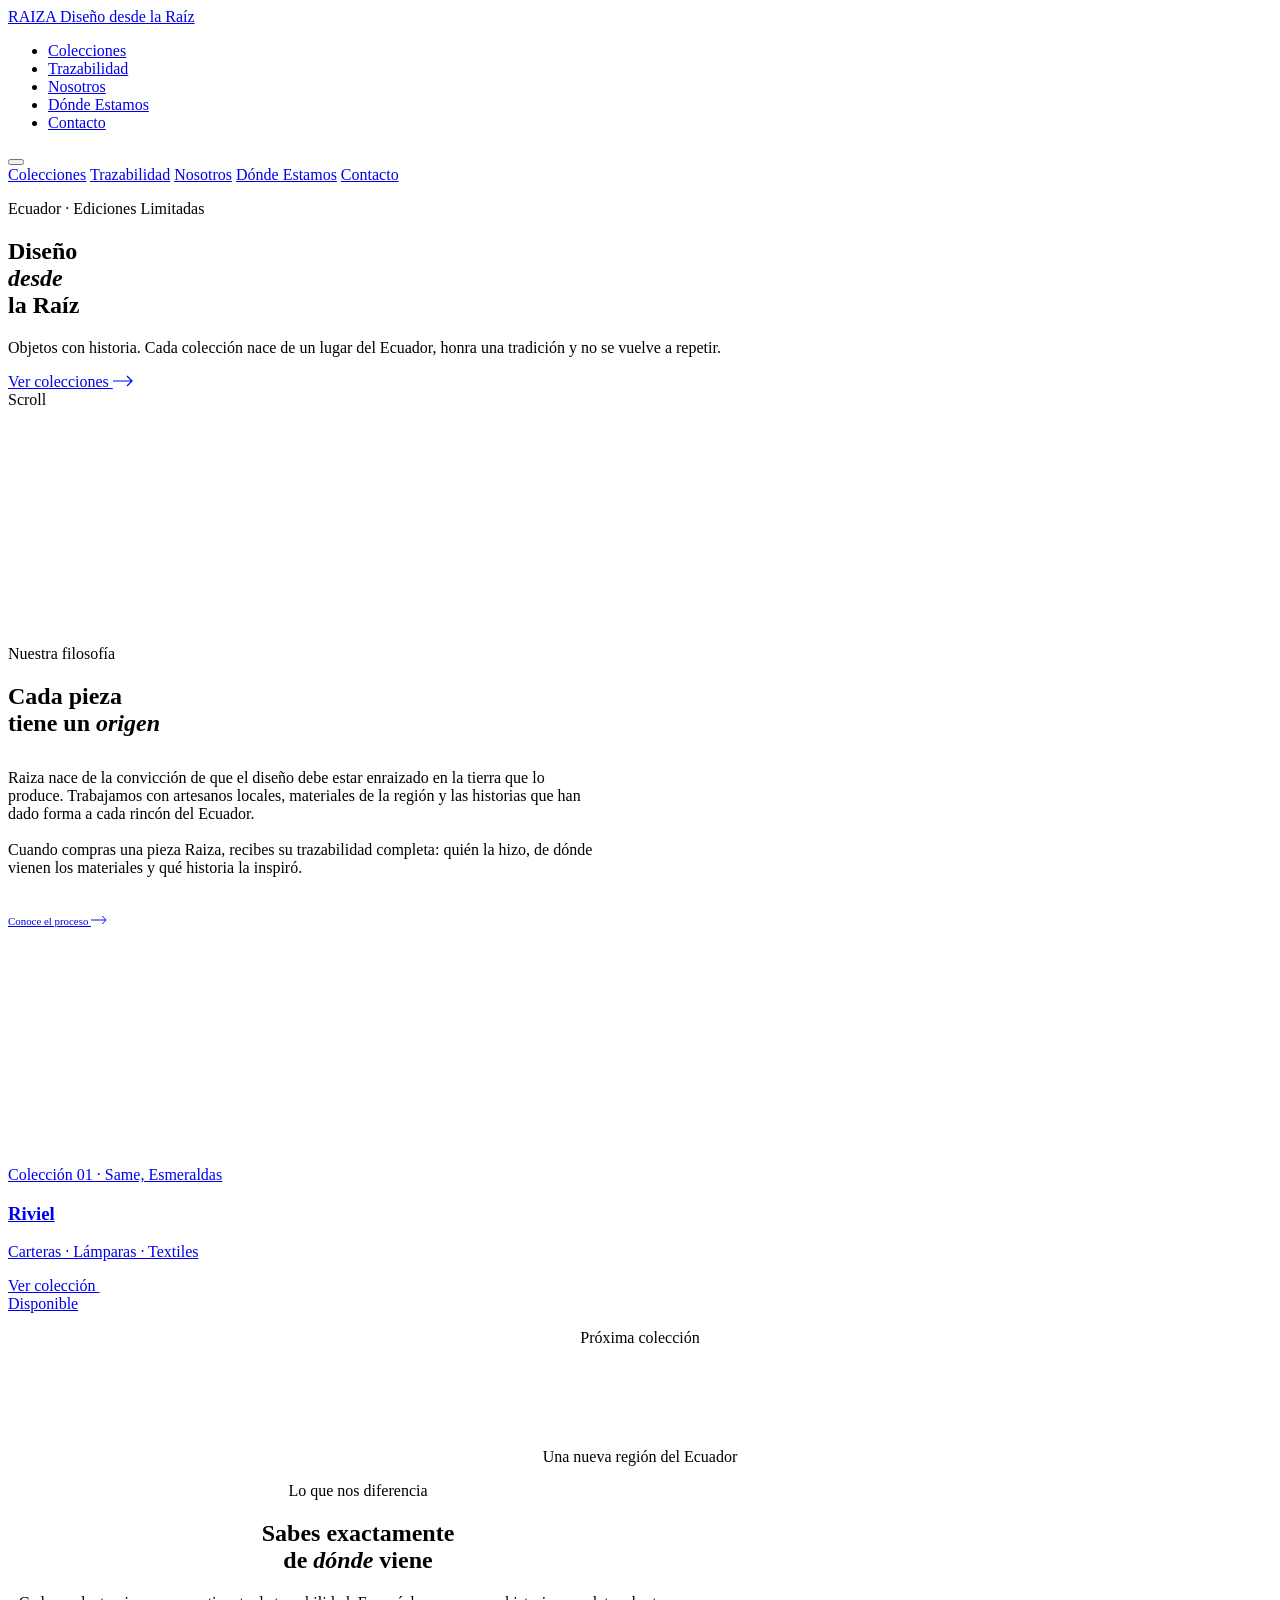
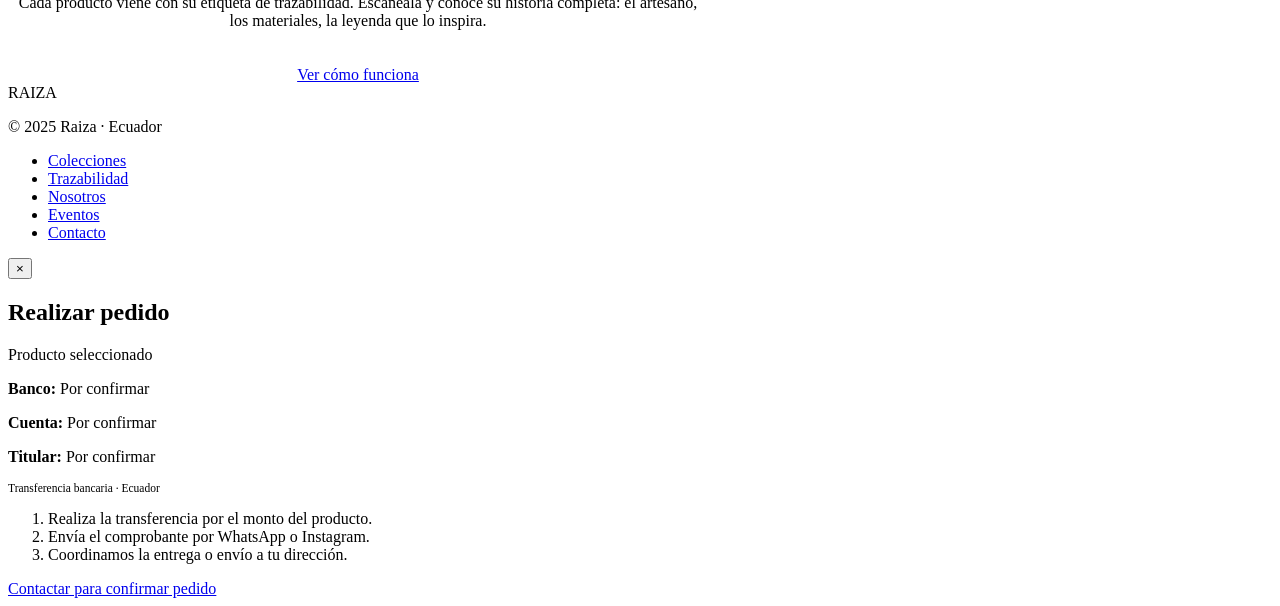
==== index.html @ 8177e6f9 "Add files via upload" ====
<!DOCTYPE html>
<html lang="es">
<head>
  <meta charset="UTF-8">
  <meta name="viewport" content="width=device-width, initial-scale=1.0">
  <title>Raiza — Diseño desde la Raíz</title>
  <meta name="description" content="Raiza es una marca ecuatoriana de diseño limitado. Cada colección es un lugar, cada producto una historia que no se repite.">
  <link rel="stylesheet" href="styles/main.css">
</head>
<body>

<!-- NAV -->
<nav id="navbar">
  <a href="index.html" class="nav-logo">
    RAIZA
    <span>Diseño desde la Raíz</span>
  </a>
  <ul class="nav-links">
    <li><a href="colecciones.html">Colecciones</a></li>
    <li><a href="trazabilidad.html">Trazabilidad</a></li>
    <li><a href="nosotros.html">Nosotros</a></li>
    <li><a href="eventos.html">Dónde Estamos</a></li>
    <li><a href="contacto.html">Contacto</a></li>
  </ul>
  <button class="nav-burger" id="burger" aria-label="Menú">
    <span></span><span></span><span></span>
  </button>
</nav>

<!-- MOBILE MENU -->
<div class="mobile-menu" id="mobileMenu">
  <a href="colecciones.html">Colecciones</a>
  <a href="trazabilidad.html">Trazabilidad</a>
  <a href="nosotros.html">Nosotros</a>
  <a href="eventos.html">Dónde Estamos</a>
  <a href="contacto.html">Contacto</a>
</div>

<!-- HERO -->
<section class="hero">
  <div class="hero-bg"></div>
  <div class="hero-content">
    <p class="hero-eyebrow">Ecuador · Ediciones Limitadas</p>
    <h1 class="hero-title">Diseño<br><em>desde</em><br>la Raíz</h1>
    <p class="hero-sub">Objetos con historia. Cada colección nace de un lugar del Ecuador, honra una tradición y no se vuelve a repetir.</p>
    <a href="colecciones.html" class="hero-cta">
      Ver colecciones
      <svg width="20" height="12" viewBox="0 0 20 12" fill="none">
        <path d="M0 6H18M14 1l5 5-5 5" stroke="currentColor" stroke-width="1.2"/>
      </svg>
    </a>
  </div>
  <div class="hero-scroll">
    <span>Scroll</span>
    <div class="hero-scroll-line"></div>
  </div>
</section>

<!-- MANIFIESTO -->
<section class="section" style="display:grid; grid-template-columns: 1fr 1fr; gap: 80px; align-items: center;">
  <div class="reveal">
    <p class="section-label">Nuestra filosofía</p>
    <h2 class="section-title">Cada pieza<br>tiene un <em>origen</em></h2>
    <div class="divider" style="margin: 32px 0;"></div>
    <p class="section-body">
      Raiza nace de la convicción de que el diseño debe estar enraizado en la tierra que lo produce. Trabajamos con artesanos locales, materiales de la región y las historias que han dado forma a cada rincón del Ecuador.
      <br><br>
      Cuando compras una pieza Raiza, recibes su trazabilidad completa: quién la hizo, de dónde vienen los materiales y qué historia la inspiró.
    </p>
    <br>
    <a href="trazabilidad.html" class="hero-cta" style="font-size: 0.68rem;">
      Conoce el proceso
      <svg width="16" height="10" viewBox="0 0 20 12" fill="none">
        <path d="M0 6H18M14 1l5 5-5 5" stroke="currentColor" stroke-width="1.2"/>
      </svg>
    </a>
  </div>
  <div class="reveal" style="display: flex; flex-direction: column; gap: 2px;">
    <div style="background: var(--riviel-3); aspect-ratio: 4/3; display:flex; align-items:center; justify-content:center; color: rgba(255,255,255,0.5); font-size: 0.7rem; letter-spacing:0.3em;">IMAGEN PRÓXIMAMENTE</div>
    <div style="display: grid; grid-template-columns: 1fr 1fr; gap: 2px;">
      <div style="background: var(--riviel-2); aspect-ratio: 1;"></div>
      <div style="background: var(--riviel-4); aspect-ratio: 1;"></div>
    </div>
  </div>
</section>

<!-- COLECCIÓN RIVIEL PREVIEW -->
<section class="section-full">
  <div class="collections-grid">
    <a href="colecciones/riviel/index.html" class="collection-card">
      <div class="collection-card-bg" style="background: linear-gradient(135deg, var(--riviel-1) 0%, var(--riviel-3) 100%);"></div>
      <div class="collection-card-overlay">
        <p class="collection-card-label">Colección 01 · Same, Esmeraldas</p>
        <h3 class="collection-card-title">Riviel</h3>
        <p class="collection-card-sub">Carteras · Lámparas · Textiles</p>
        <div class="collection-card-arrow">
          Ver colección
          <svg width="16" height="10" viewBox="0 0 20 12" fill="none">
            <path d="M0 6H18M14 1l5 5-5 5" stroke="white" stroke-width="1.2"/>
          </svg>
        </div>
      </div>
      <div class="collection-tag">Disponible</div>
    </a>
    <div class="collection-card" style="cursor: default;">
      <div class="collection-card-bg" style="background: var(--cream-dark);"></div>
      <div class="collection-card-overlay coming" style="align-items: center; justify-content: center; flex-direction: column; text-align: center;">
        <p class="collection-card-label" style="margin-bottom: 24px;">Próxima colección</p>
        <h3 class="collection-card-title" style="font-size: 2rem; color: rgba(255,255,255,0.6);">Por revelar</h3>
        <p class="collection-card-sub" style="margin-top: 12px;">Una nueva región del Ecuador</p>
      </div>
    </div>
  </div>
</section>

<!-- TRAZABILIDAD PREVIEW -->
<section class="section reveal" style="text-align: center; max-width: 700px;">
  <p class="section-label">Lo que nos diferencia</p>
  <h2 class="section-title">Sabes exactamente<br>de <em>dónde</em> viene</h2>
  <p class="section-body" style="margin: 0 auto; text-align: center;">
    Cada producto viene con su etiqueta de trazabilidad. Escanéala y conoce su historia completa: el artesano, los materiales, la leyenda que lo inspira.
  </p>
  <br><br>
  <a href="trazabilidad.html" class="btn-outline">Ver cómo funciona</a>
</section>

<!-- FOOTER -->
<footer>
  <div class="footer-logo">RAIZA</div>
  <p class="footer-copy">© 2025 Raiza · Ecuador</p>
  <ul class="footer-links">
    <li><a href="colecciones.html">Colecciones</a></li>
    <li><a href="trazabilidad.html">Trazabilidad</a></li>
    <li><a href="nosotros.html">Nosotros</a></li>
    <li><a href="eventos.html">Eventos</a></li>
    <li><a href="contacto.html">Contacto</a></li>
  </ul>
</footer>

<!-- PAGO MODAL -->
<div class="modal-overlay" id="pagoModal">
  <div class="modal">
    <button class="modal-close" onclick="document.getElementById('pagoModal').classList.remove('open')">×</button>
    <h2 class="modal-title">Realizar pedido</h2>
    <p class="modal-sub" id="modalProductoNombre">Producto seleccionado</p>
    <div class="modal-bank">
      <p><strong>Banco:</strong> Por confirmar</p>
      <p><strong>Cuenta:</strong> Por confirmar</p>
      <p><strong>Titular:</strong> Por confirmar</p>
      <p style="margin-top: 12px; font-size: 0.72rem; color: var(--ink-light);">Transferencia bancaria · Ecuador</p>
    </div>
    <ol class="modal-steps">
      <li>Realiza la transferencia por el monto del producto.</li>
      <li>Envía el comprobante por WhatsApp o Instagram.</li>
      <li>Coordinamos la entrega o envío a tu dirección.</li>
    </ol>
    <a href="contacto.html" class="btn-primary">Contactar para confirmar pedido</a>
  </div>
</div>

<script>
// Nav scroll
const navbar = document.getElementById('navbar');
window.addEventListener('scroll', () => {
  navbar.classList.toggle('scrolled', window.scrollY > 20);
});

// Burger
const burger = document.getElementById('burger');
const mobileMenu = document.getElementById('mobileMenu');
burger.addEventListener('click', () => {
  mobileMenu.classList.toggle('open');
});
mobileMenu.querySelectorAll('a').forEach(a => {
  a.addEventListener('click', () => mobileMenu.classList.remove('open'));
});

// Scroll reveal
const reveals = document.querySelectorAll('.reveal');
const observer = new IntersectionObserver((entries) => {
  entries.forEach(e => { if (e.isIntersecting) e.target.classList.add('visible'); });
}, { threshold: 0.1 });
reveals.forEach(el => observer.observe(el));

// Modal
function abrirPago(nombre) {
  document.getElementById('modalProductoNombre').textContent = nombre;
  document.getElementById('pagoModal').classList.add('open');
}
document.getElementById('pagoModal').addEventListener('click', function(e) {
  if (e.target === this) this.classList.remove('open');
});
</script>
</body>
</html>
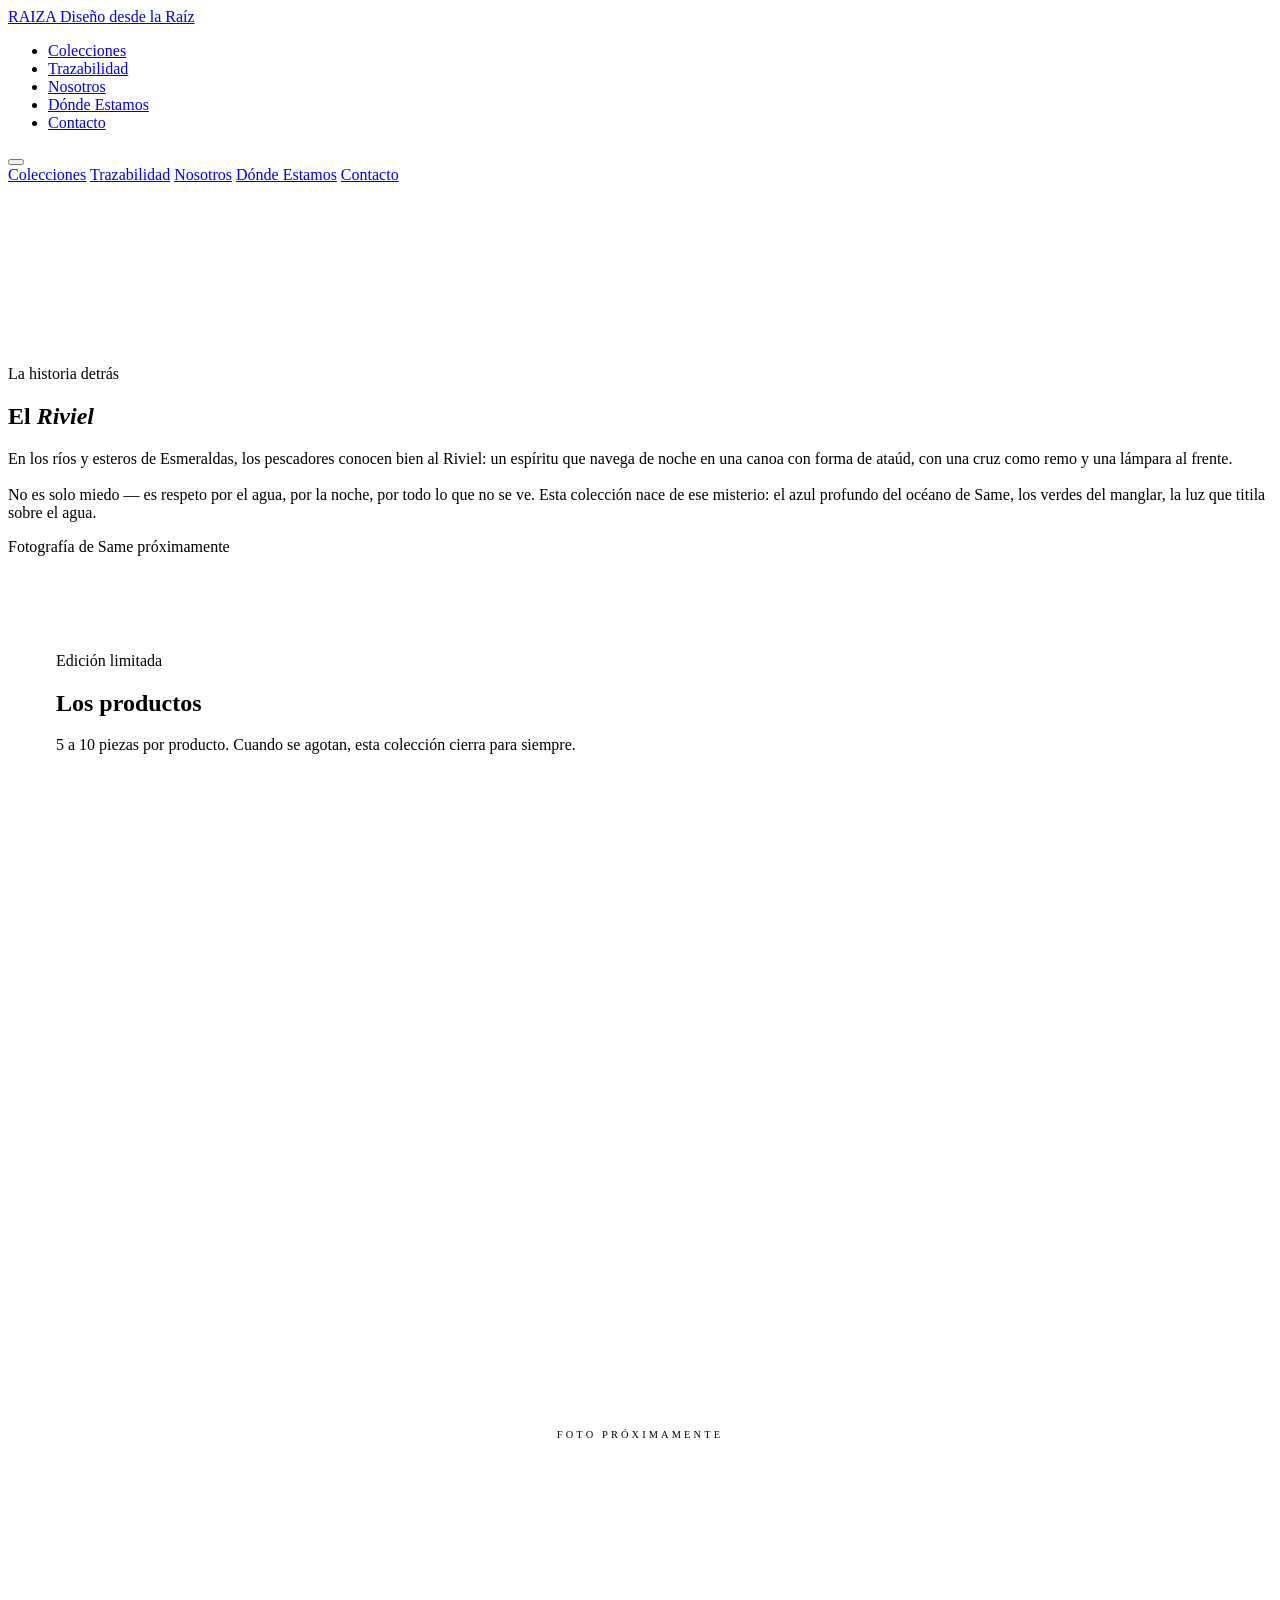
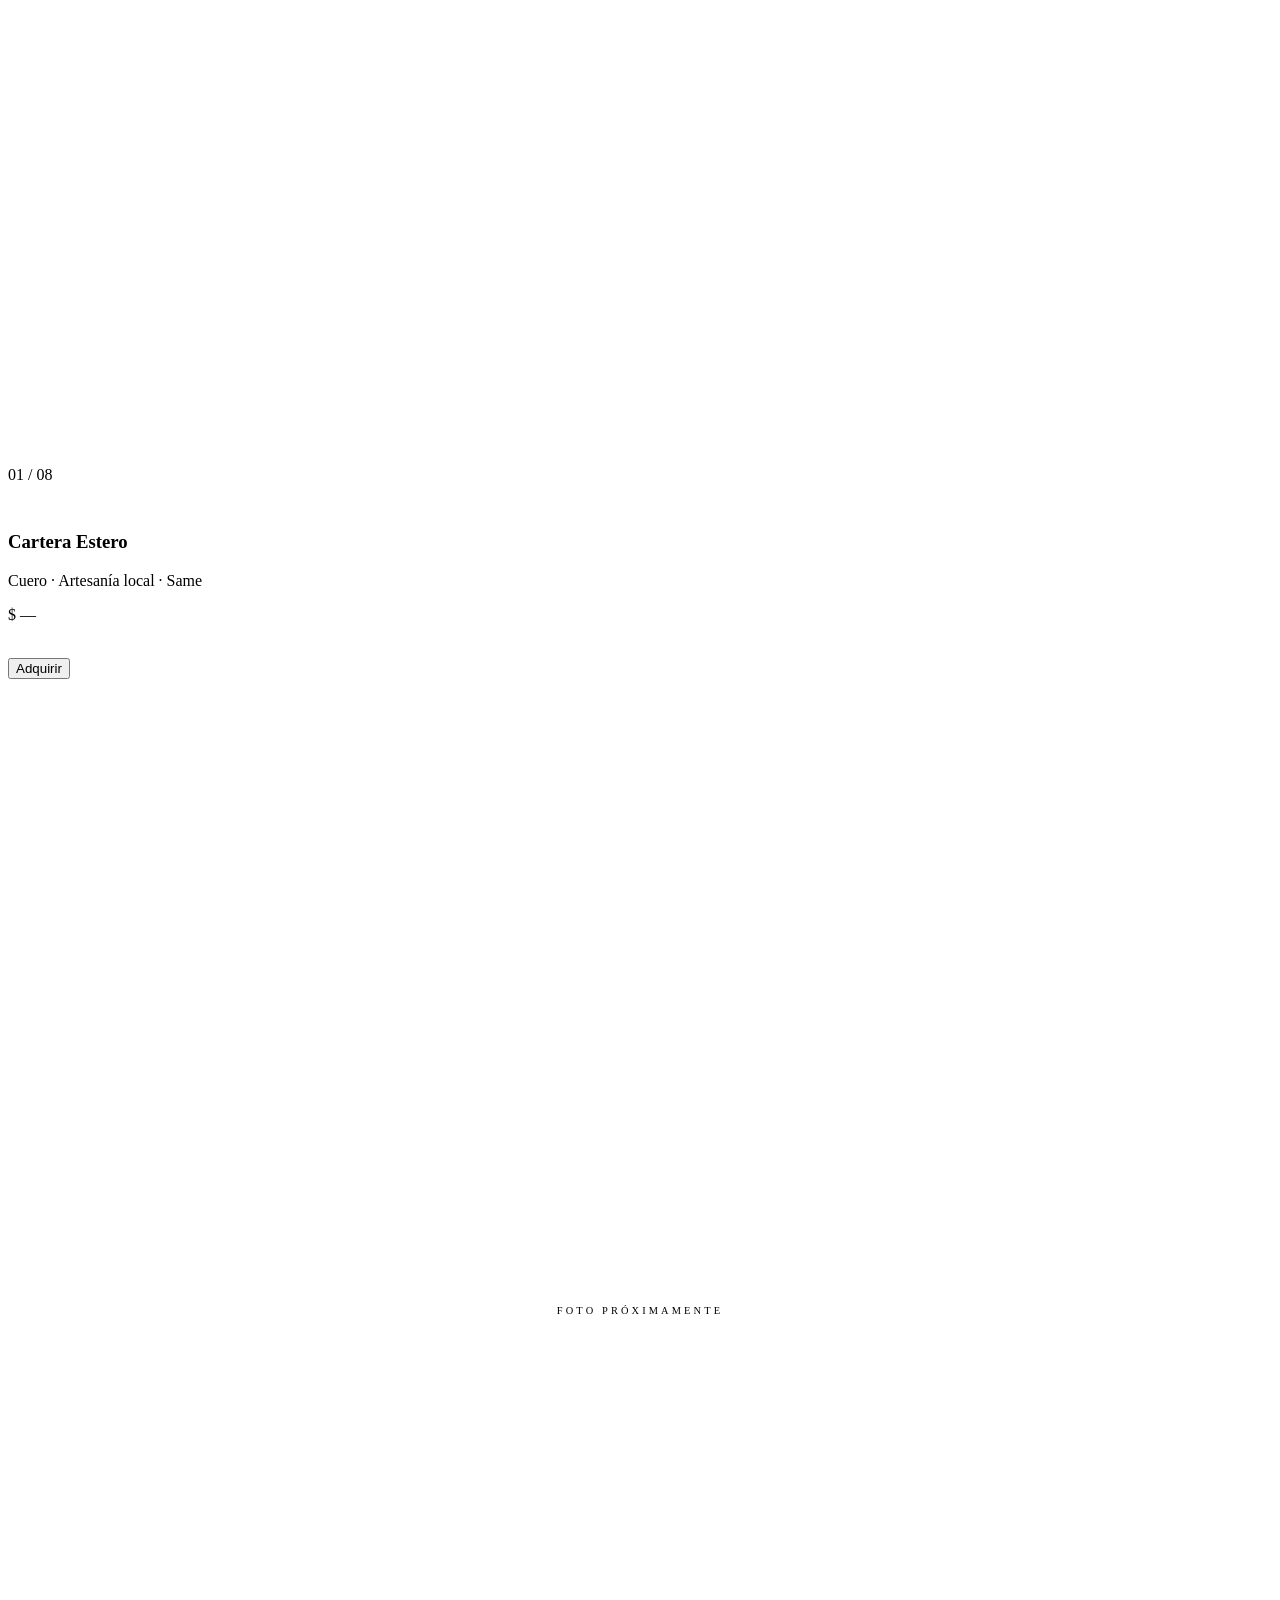
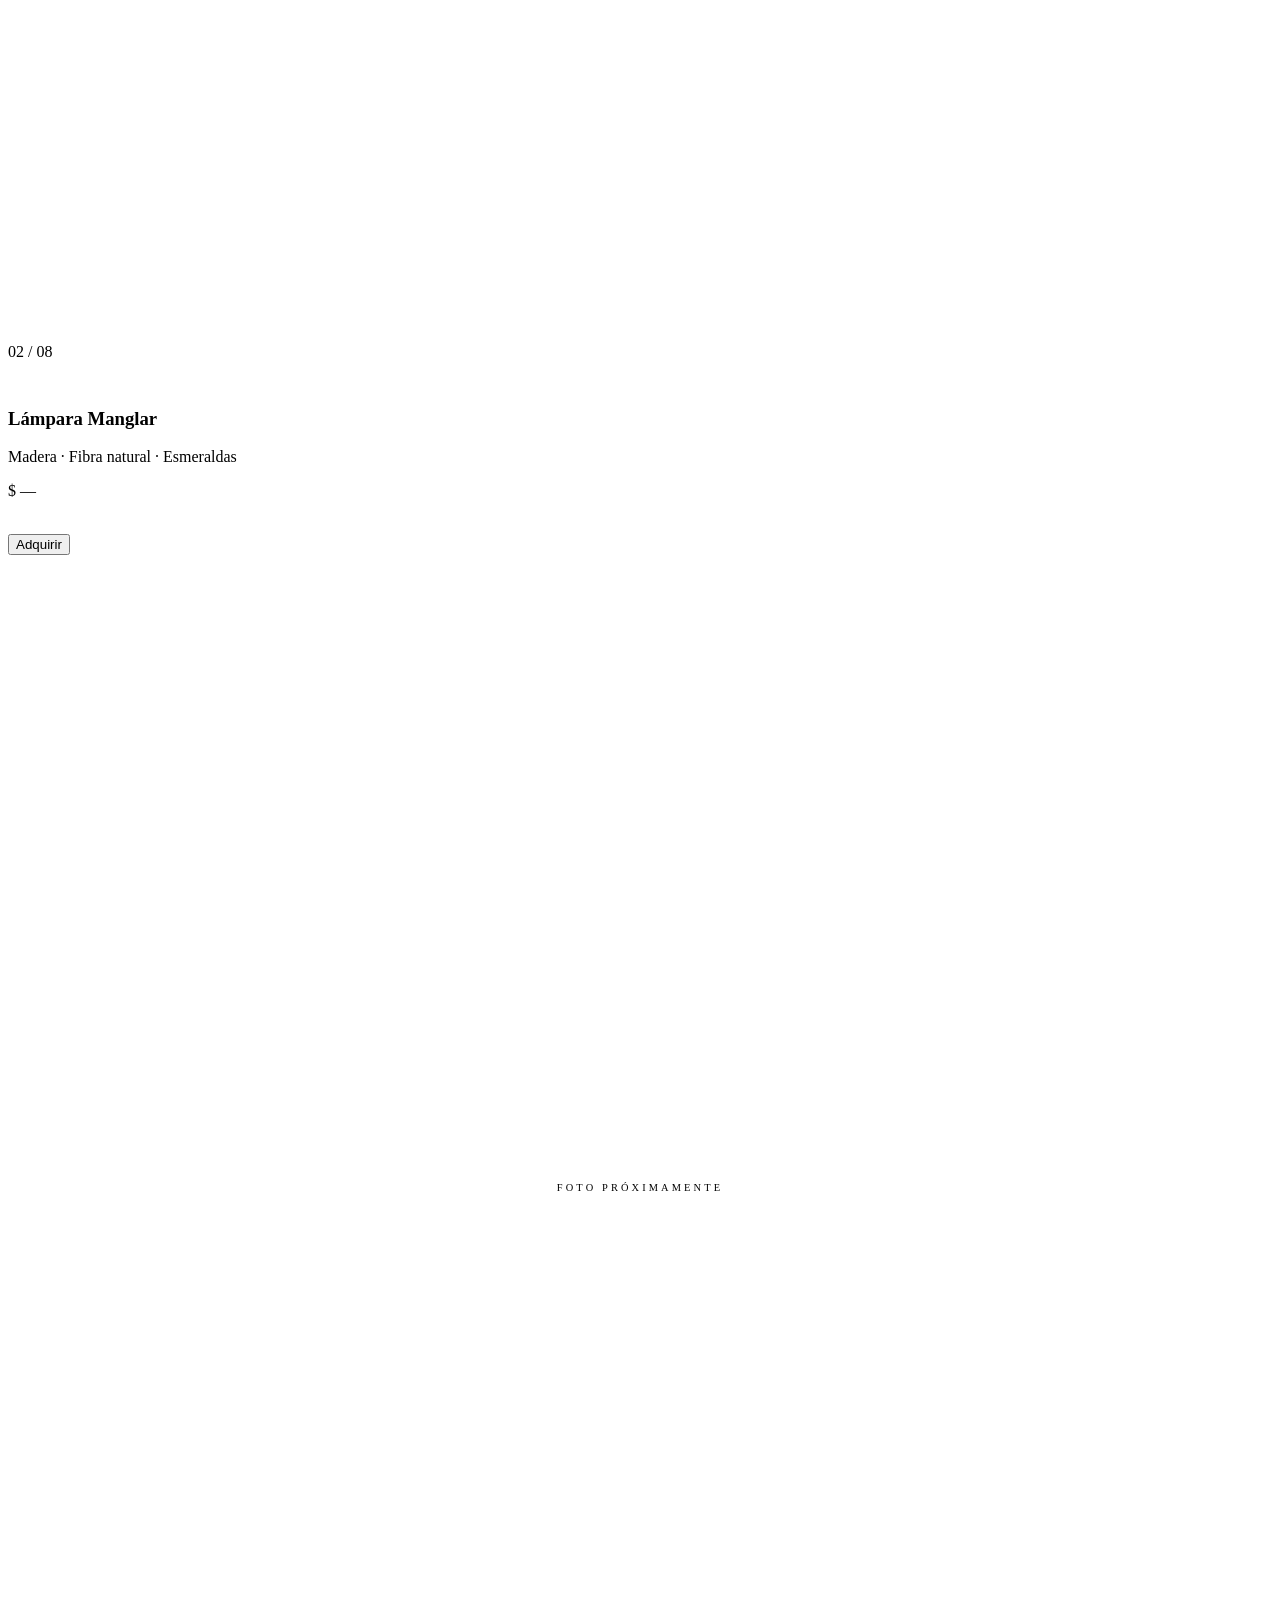
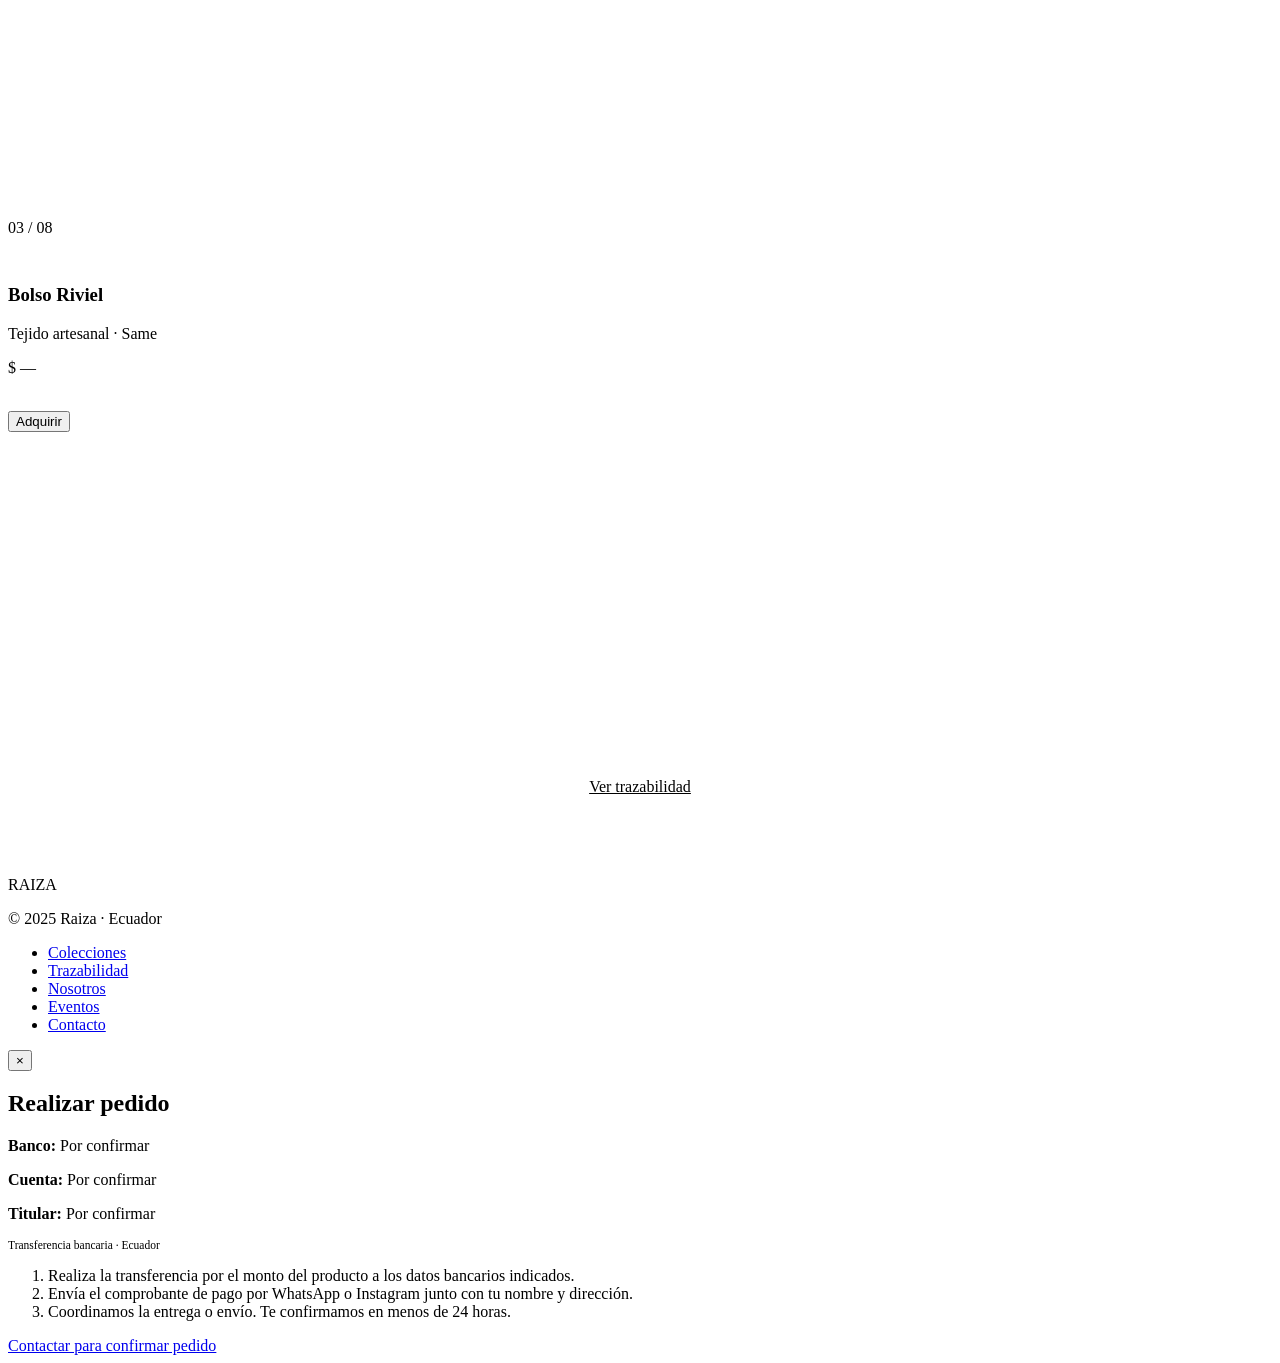
==== commit b953a93c: "Add files via upload" ====
--- a/index.html
+++ b/index.html
@@ -3,137 +3,171 @@
 <head>
   <meta charset="UTF-8">
   <meta name="viewport" content="width=device-width, initial-scale=1.0">
-  <title>Raiza — Diseño desde la Raíz</title>
-  <meta name="description" content="Raiza es una marca ecuatoriana de diseño limitado. Cada colección es un lugar, cada producto una historia que no se repite.">
-  <link rel="stylesheet" href="styles/main.css">
+  <title>Riviel — Colección 01 · Raiza</title>
+  <link rel="stylesheet" href="../../styles/main.css">
+  <style>
+    .products-placeholder {
+      background: var(--riviel-5);
+      aspect-ratio: 1;
+      display: flex;
+      align-items: center;
+      justify-content: center;
+      color: var(--riviel-2);
+      font-size: 0.65rem;
+      letter-spacing: 0.3em;
+      text-transform: uppercase;
+    }
+    .unidades-badge {
+      display: inline-block;
+      background: var(--riviel-1);
+      color: white;
+      font-size: 0.58rem;
+      letter-spacing: 0.25em;
+      padding: 4px 12px;
+      margin-bottom: 8px;
+    }
+    .palette-strip {
+      display: flex;
+      height: 6px;
+      width: 100%;
+      margin-top: 40px;
+    }
+    .palette-strip div { flex: 1; }
+  </style>
 </head>
 <body>
 
-<!-- NAV -->
 <nav id="navbar">
-  <a href="index.html" class="nav-logo">
+  <a href="../../index.html" class="nav-logo">
     RAIZA
     <span>Diseño desde la Raíz</span>
   </a>
   <ul class="nav-links">
-    <li><a href="colecciones.html">Colecciones</a></li>
-    <li><a href="trazabilidad.html">Trazabilidad</a></li>
-    <li><a href="nosotros.html">Nosotros</a></li>
-    <li><a href="eventos.html">Dónde Estamos</a></li>
-    <li><a href="contacto.html">Contacto</a></li>
+    <li><a href="../../colecciones.html">Colecciones</a></li>
+    <li><a href="../../trazabilidad.html">Trazabilidad</a></li>
+    <li><a href="../../nosotros.html">Nosotros</a></li>
+    <li><a href="../../eventos.html">Dónde Estamos</a></li>
+    <li><a href="../../contacto.html">Contacto</a></li>
   </ul>
   <button class="nav-burger" id="burger" aria-label="Menú">
     <span></span><span></span><span></span>
   </button>
 </nav>
 
-<!-- MOBILE MENU -->
 <div class="mobile-menu" id="mobileMenu">
-  <a href="colecciones.html">Colecciones</a>
-  <a href="trazabilidad.html">Trazabilidad</a>
-  <a href="nosotros.html">Nosotros</a>
-  <a href="eventos.html">Dónde Estamos</a>
-  <a href="contacto.html">Contacto</a>
+  <a href="../../colecciones.html">Colecciones</a>
+  <a href="../../trazabilidad.html">Trazabilidad</a>
+  <a href="../../nosotros.html">Nosotros</a>
+  <a href="../../eventos.html">Dónde Estamos</a>
+  <a href="../../contacto.html">Contacto</a>
 </div>
 
-<!-- HERO -->
-<section class="hero">
-  <div class="hero-bg"></div>
-  <div class="hero-content">
-    <p class="hero-eyebrow">Ecuador · Ediciones Limitadas</p>
-    <h1 class="hero-title">Diseño<br><em>desde</em><br>la Raíz</h1>
-    <p class="hero-sub">Objetos con historia. Cada colección nace de un lugar del Ecuador, honra una tradición y no se vuelve a repetir.</p>
-    <a href="colecciones.html" class="hero-cta">
-      Ver colecciones
-      <svg width="20" height="12" viewBox="0 0 20 12" fill="none">
-        <path d="M0 6H18M14 1l5 5-5 5" stroke="currentColor" stroke-width="1.2"/>
-      </svg>
-    </a>
-  </div>
-  <div class="hero-scroll">
-    <span>Scroll</span>
-    <div class="hero-scroll-line"></div>
+<!-- HERO COLECCIÓN -->
+<section class="col-hero">
+  <div class="col-hero-bg"></div>
+  <div class="col-hero-overlay"></div>
+  <div class="col-hero-content">
+    <p class="col-hero-num" style="opacity:0; animation: fadeUp 0.7s 0.3s forwards;">Colección 01 · Same, Esmeraldas · Ecuador</p>
+    <h1 class="col-hero-title" style="opacity:0; animation: fadeUp 0.8s 0.5s forwards;">Riviel</h1>
+    <p class="col-hero-sub" style="opacity:0; animation: fadeUp 0.7s 0.7s forwards;">Inspirada en las leyendas afroecuatorianas de la costa de Esmeraldas y el paisaje de manglar de Same.</p>
+    <div class="palette-strip" style="opacity:0; animation: fadeUp 0.6s 0.9s forwards;">
+      <div style="background: var(--riviel-1);"></div>
+      <div style="background: var(--riviel-2);"></div>
+      <div style="background: var(--riviel-3);"></div>
+      <div style="background: var(--riviel-4);"></div>
+      <div style="background: var(--riviel-5);"></div>
+    </div>
   </div>
 </section>
 
-<!-- MANIFIESTO -->
-<section class="section" style="display:grid; grid-template-columns: 1fr 1fr; gap: 80px; align-items: center;">
-  <div class="reveal">
-    <p class="section-label">Nuestra filosofía</p>
-    <h2 class="section-title">Cada pieza<br>tiene un <em>origen</em></h2>
-    <div class="divider" style="margin: 32px 0;"></div>
+<!-- LA LEYENDA -->
+<div class="leyenda-block reveal">
+  <div class="leyenda-text">
+    <p class="section-label">La historia detrás</p>
+    <h2 class="section-title">El <em>Riviel</em></h2>
     <p class="section-body">
-      Raiza nace de la convicción de que el diseño debe estar enraizado en la tierra que lo produce. Trabajamos con artesanos locales, materiales de la región y las historias que han dado forma a cada rincón del Ecuador.
+      En los ríos y esteros de Esmeraldas, los pescadores conocen bien al Riviel: un espíritu que navega de noche en una canoa con forma de ataúd, con una cruz como remo y una lámpara al frente.
       <br><br>
-      Cuando compras una pieza Raiza, recibes su trazabilidad completa: quién la hizo, de dónde vienen los materiales y qué historia la inspiró.
+      No es solo miedo — es respeto por el agua, por la noche, por todo lo que no se ve. Esta colección nace de ese misterio: el azul profundo del océano de Same, los verdes del manglar, la luz que titila sobre el agua.
     </p>
-    <br>
-    <a href="trazabilidad.html" class="hero-cta" style="font-size: 0.68rem;">
-      Conoce el proceso
-      <svg width="16" height="10" viewBox="0 0 20 12" fill="none">
-        <path d="M0 6H18M14 1l5 5-5 5" stroke="currentColor" stroke-width="1.2"/>
-      </svg>
-    </a>
-  </div>
-  <div class="reveal" style="display: flex; flex-direction: column; gap: 2px;">
-    <div style="background: var(--riviel-3); aspect-ratio: 4/3; display:flex; align-items:center; justify-content:center; color: rgba(255,255,255,0.5); font-size: 0.7rem; letter-spacing:0.3em;">IMAGEN PRÓXIMAMENTE</div>
-    <div style="display: grid; grid-template-columns: 1fr 1fr; gap: 2px;">
-      <div style="background: var(--riviel-2); aspect-ratio: 1;"></div>
-      <div style="background: var(--riviel-4); aspect-ratio: 1;"></div>
-    </div>
+  </div>
+  <div class="leyenda-img">
+    <div class="leyenda-img-placeholder">Fotografía de Same próximamente</div>
+  </div>
+</div>
+
+<!-- PRODUCTOS -->
+<section style="padding: 80px 0;">
+  <div style="padding: 0 48px; max-width: 1200px; margin: 0 auto; margin-bottom: 48px;">
+    <p class="section-label reveal">Edición limitada</p>
+    <h2 class="section-title reveal">Los productos</h2>
+    <p class="section-body reveal">5 a 10 piezas por producto. Cuando se agotan, esta colección cierra para siempre.</p>
+  </div>
+
+  <div class="products-grid">
+
+    <!-- Producto 1 -->
+    <div class="product-card reveal">
+      <div class="product-card-img">
+        <div class="products-placeholder">Foto próximamente</div>
+        <div class="product-number">01 / 08</div>
+      </div>
+      <span class="unidades-badge">4 unidades disponibles</span>
+      <h3 class="product-name">Cartera Estero</h3>
+      <p class="product-meta">Cuero · Artesanía local · Same</p>
+      <p class="product-price">$ —</p>
+      <br>
+      <button class="btn-outline" onclick="abrirPago('Cartera Estero')">Adquirir</button>
+    </div>
+
+    <!-- Producto 2 -->
+    <div class="product-card reveal">
+      <div class="product-card-img">
+        <div class="products-placeholder">Foto próximamente</div>
+        <div class="product-number">02 / 08</div>
+      </div>
+      <span class="unidades-badge">6 unidades disponibles</span>
+      <h3 class="product-name">Lámpara Manglar</h3>
+      <p class="product-meta">Madera · Fibra natural · Esmeraldas</p>
+      <p class="product-price">$ —</p>
+      <br>
+      <button class="btn-outline" onclick="abrirPago('Lámpara Manglar')">Adquirir</button>
+    </div>
+
+    <!-- Producto 3 -->
+    <div class="product-card reveal">
+      <div class="product-card-img">
+        <div class="products-placeholder">Foto próximamente</div>
+        <div class="product-number">03 / 08</div>
+      </div>
+      <span class="unidades-badge">5 unidades disponibles</span>
+      <h3 class="product-name">Bolso Riviel</h3>
+      <p class="product-meta">Tejido artesanal · Same</p>
+      <p class="product-price">$ —</p>
+      <br>
+      <button class="btn-outline" onclick="abrirPago('Bolso Riviel')">Adquirir</button>
+    </div>
+
   </div>
 </section>
 
-<!-- COLECCIÓN RIVIEL PREVIEW -->
-<section class="section-full">
-  <div class="collections-grid">
-    <a href="colecciones/riviel/index.html" class="collection-card">
-      <div class="collection-card-bg" style="background: linear-gradient(135deg, var(--riviel-1) 0%, var(--riviel-3) 100%);"></div>
-      <div class="collection-card-overlay">
-        <p class="collection-card-label">Colección 01 · Same, Esmeraldas</p>
-        <h3 class="collection-card-title">Riviel</h3>
-        <p class="collection-card-sub">Carteras · Lámparas · Textiles</p>
-        <div class="collection-card-arrow">
-          Ver colección
-          <svg width="16" height="10" viewBox="0 0 20 12" fill="none">
-            <path d="M0 6H18M14 1l5 5-5 5" stroke="white" stroke-width="1.2"/>
-          </svg>
-        </div>
-      </div>
-      <div class="collection-tag">Disponible</div>
-    </a>
-    <div class="collection-card" style="cursor: default;">
-      <div class="collection-card-bg" style="background: var(--cream-dark);"></div>
-      <div class="collection-card-overlay coming" style="align-items: center; justify-content: center; flex-direction: column; text-align: center;">
-        <p class="collection-card-label" style="margin-bottom: 24px;">Próxima colección</p>
-        <h3 class="collection-card-title" style="font-size: 2rem; color: rgba(255,255,255,0.6);">Por revelar</h3>
-        <p class="collection-card-sub" style="margin-top: 12px;">Una nueva región del Ecuador</p>
-      </div>
-    </div>
-  </div>
+<!-- TRAZABILIDAD CTA -->
+<section style="background: var(--riviel-1); padding: 80px 48px; text-align: center; margin-top: 40px;">
+  <p class="section-label reveal" style="color: rgba(255,255,255,0.6);">Transparencia total</p>
+  <h2 class="section-title reveal" style="color: white;">Conoce el origen<br>de tu <em>pieza</em></h2>
+  <br>
+  <a href="../../trazabilidad.html" class="btn-primary reveal" style="max-width: 240px; display: inline-block; background: white; color: var(--riviel-1);">Ver trazabilidad</a>
 </section>
 
-<!-- TRAZABILIDAD PREVIEW -->
-<section class="section reveal" style="text-align: center; max-width: 700px;">
-  <p class="section-label">Lo que nos diferencia</p>
-  <h2 class="section-title">Sabes exactamente<br>de <em>dónde</em> viene</h2>
-  <p class="section-body" style="margin: 0 auto; text-align: center;">
-    Cada producto viene con su etiqueta de trazabilidad. Escanéala y conoce su historia completa: el artesano, los materiales, la leyenda que lo inspira.
-  </p>
-  <br><br>
-  <a href="trazabilidad.html" class="btn-outline">Ver cómo funciona</a>
-</section>
-
-<!-- FOOTER -->
 <footer>
   <div class="footer-logo">RAIZA</div>
   <p class="footer-copy">© 2025 Raiza · Ecuador</p>
   <ul class="footer-links">
-    <li><a href="colecciones.html">Colecciones</a></li>
-    <li><a href="trazabilidad.html">Trazabilidad</a></li>
-    <li><a href="nosotros.html">Nosotros</a></li>
-    <li><a href="eventos.html">Eventos</a></li>
-    <li><a href="contacto.html">Contacto</a></li>
+    <li><a href="../../colecciones.html">Colecciones</a></li>
+    <li><a href="../../trazabilidad.html">Trazabilidad</a></li>
+    <li><a href="../../nosotros.html">Nosotros</a></li>
+    <li><a href="../../eventos.html">Eventos</a></li>
+    <li><a href="../../contacto.html">Contacto</a></li>
   </ul>
 </footer>
 
@@ -142,7 +176,7 @@
   <div class="modal">
     <button class="modal-close" onclick="document.getElementById('pagoModal').classList.remove('open')">×</button>
     <h2 class="modal-title">Realizar pedido</h2>
-    <p class="modal-sub" id="modalProductoNombre">Producto seleccionado</p>
+    <p class="modal-sub" id="modalProductoNombre"></p>
     <div class="modal-bank">
       <p><strong>Banco:</strong> Por confirmar</p>
       <p><strong>Cuenta:</strong> Por confirmar</p>
@@ -150,41 +184,28 @@
       <p style="margin-top: 12px; font-size: 0.72rem; color: var(--ink-light);">Transferencia bancaria · Ecuador</p>
     </div>
     <ol class="modal-steps">
-      <li>Realiza la transferencia por el monto del producto.</li>
-      <li>Envía el comprobante por WhatsApp o Instagram.</li>
-      <li>Coordinamos la entrega o envío a tu dirección.</li>
+      <li>Realiza la transferencia por el monto del producto a los datos bancarios indicados.</li>
+      <li>Envía el comprobante de pago por WhatsApp o Instagram junto con tu nombre y dirección.</li>
+      <li>Coordinamos la entrega o envío. Te confirmamos en menos de 24 horas.</li>
     </ol>
-    <a href="contacto.html" class="btn-primary">Contactar para confirmar pedido</a>
+    <a href="../../contacto.html" class="btn-primary">Contactar para confirmar pedido</a>
   </div>
 </div>
 
 <script>
-// Nav scroll
 const navbar = document.getElementById('navbar');
-window.addEventListener('scroll', () => {
-  navbar.classList.toggle('scrolled', window.scrollY > 20);
-});
-
-// Burger
+window.addEventListener('scroll', () => { navbar.classList.toggle('scrolled', window.scrollY > 20); });
 const burger = document.getElementById('burger');
 const mobileMenu = document.getElementById('mobileMenu');
-burger.addEventListener('click', () => {
-  mobileMenu.classList.toggle('open');
-});
-mobileMenu.querySelectorAll('a').forEach(a => {
-  a.addEventListener('click', () => mobileMenu.classList.remove('open'));
-});
-
-// Scroll reveal
+burger.addEventListener('click', () => { mobileMenu.classList.toggle('open'); });
+mobileMenu.querySelectorAll('a').forEach(a => { a.addEventListener('click', () => mobileMenu.classList.remove('open')); });
 const reveals = document.querySelectorAll('.reveal');
 const observer = new IntersectionObserver((entries) => {
   entries.forEach(e => { if (e.isIntersecting) e.target.classList.add('visible'); });
 }, { threshold: 0.1 });
 reveals.forEach(el => observer.observe(el));
-
-// Modal
 function abrirPago(nombre) {
-  document.getElementById('modalProductoNombre').textContent = nombre;
+  document.getElementById('modalProductoNombre').textContent = nombre + ' — Colección Riviel';
   document.getElementById('pagoModal').classList.add('open');
 }
 document.getElementById('pagoModal').addEventListener('click', function(e) {
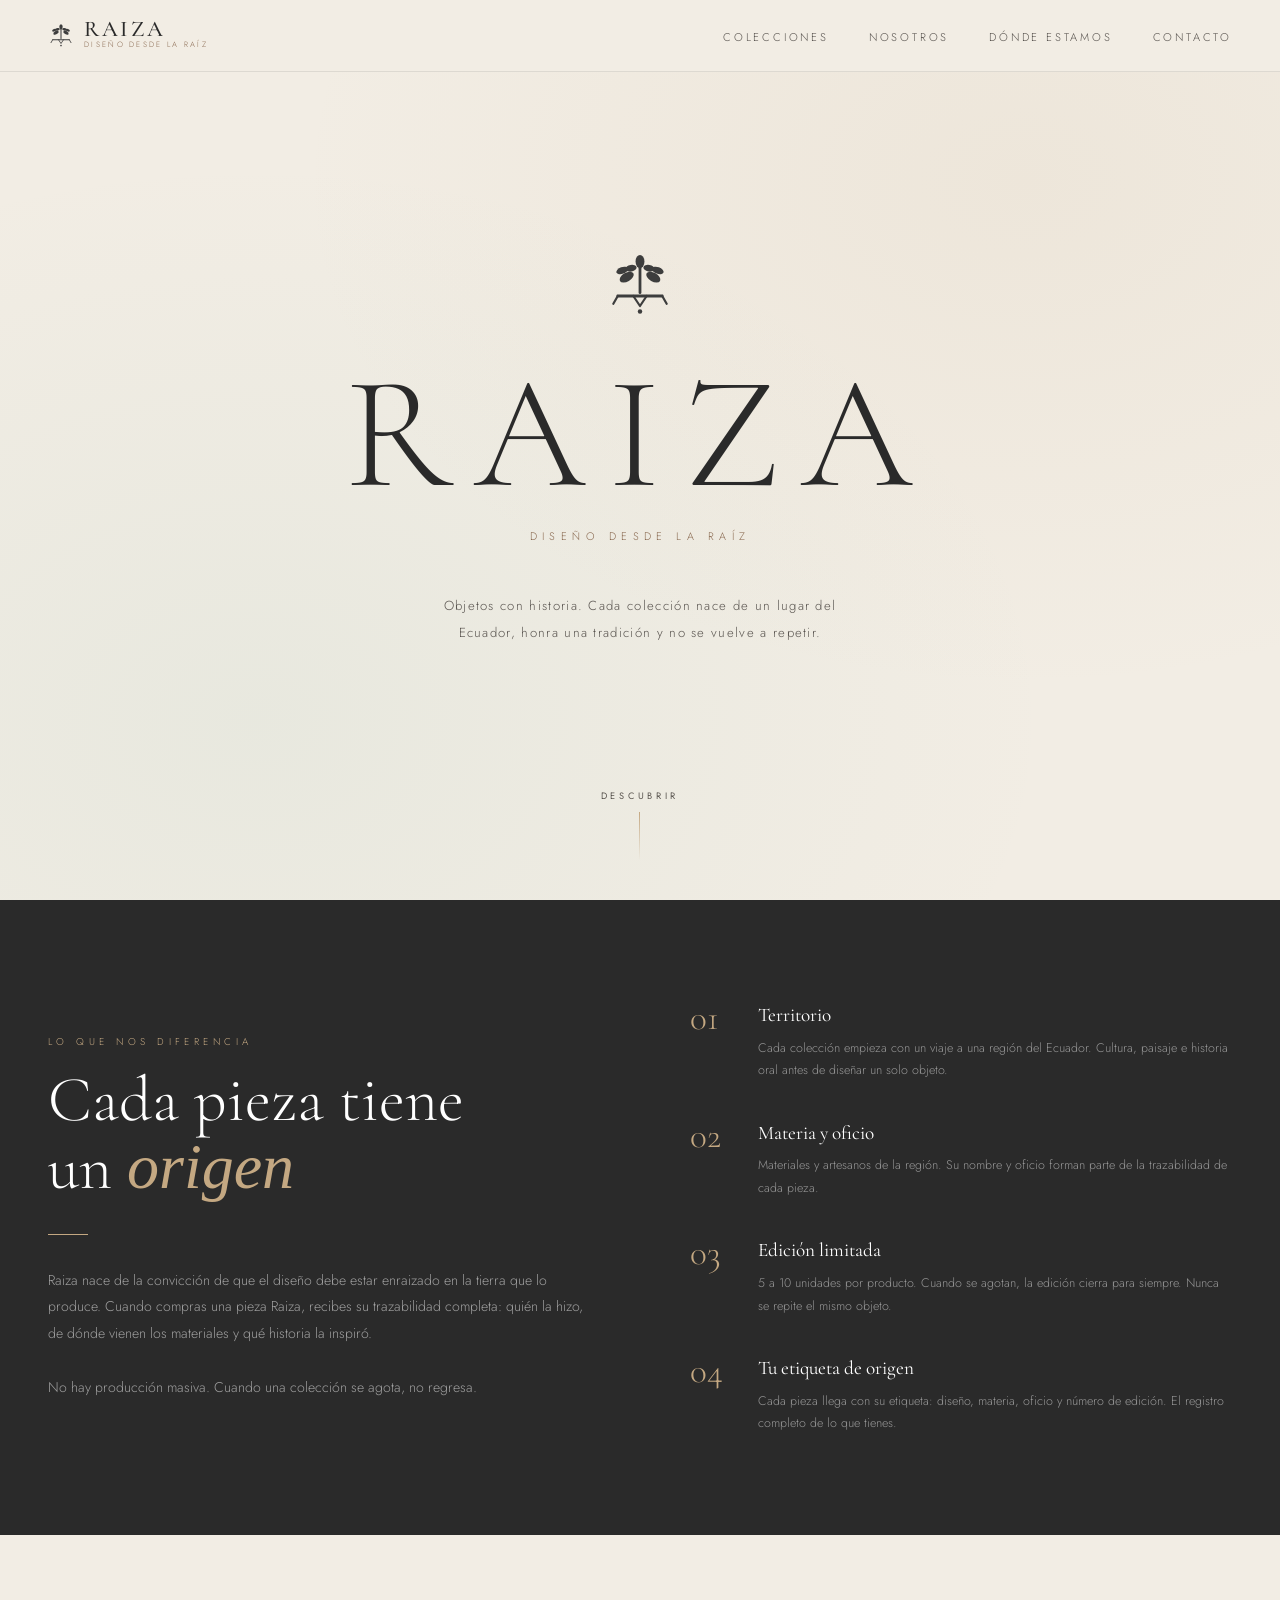
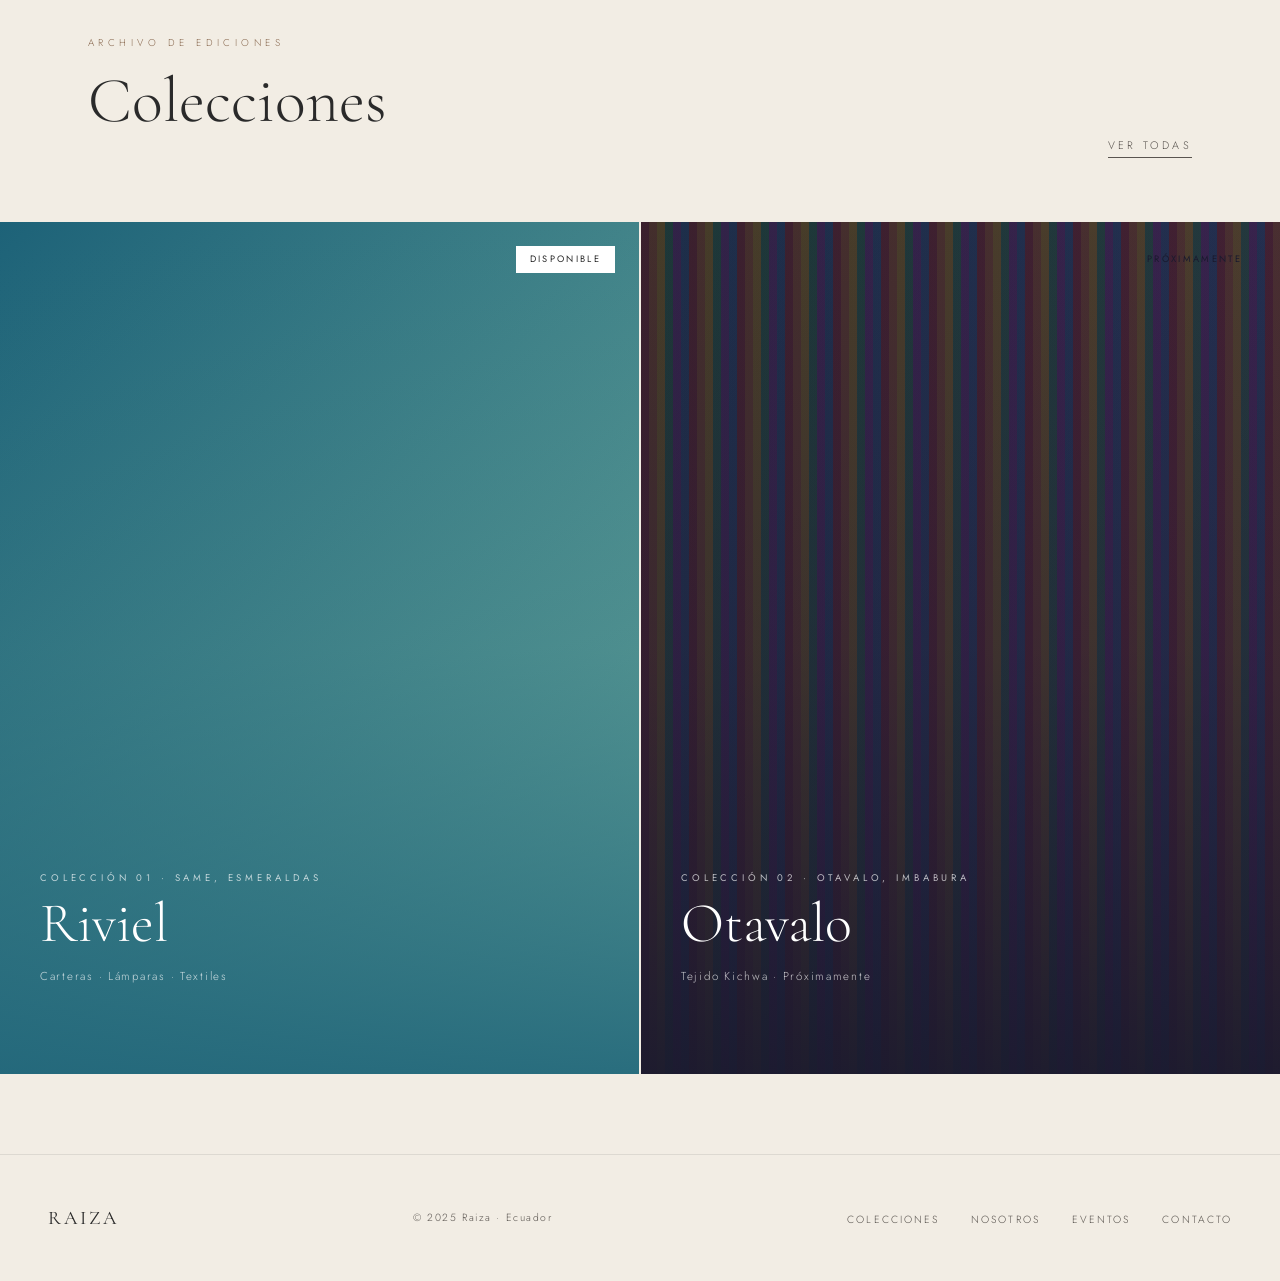
==== commit 8d49f3dc: "Add files via upload" ====
--- a/index.html
+++ b/index.html
@@ -3,51 +3,186 @@
 <head>
   <meta charset="UTF-8">
   <meta name="viewport" content="width=device-width, initial-scale=1.0">
-  <title>Riviel — Colección 01 · Raiza</title>
-  <link rel="stylesheet" href="../../styles/main.css">
+  <title>Raiza — Diseño desde la Raíz</title>
+  <meta name="description" content="Raiza es una marca ecuatoriana de diseño limitado. Cada colección es un lugar, cada producto una historia que no se repite.">
+  <link rel="stylesheet" href="styles/main.css">
   <style>
-    .products-placeholder {
-      background: var(--riviel-5);
-      aspect-ratio: 1;
+    .hero-full {
+      min-height: 100vh;
       display: flex;
+      flex-direction: column;
       align-items: center;
       justify-content: center;
-      color: var(--riviel-2);
-      font-size: 0.65rem;
+      position: relative;
+      overflow: hidden;
+      background: var(--cream);
+      padding: var(--nav-h) 24px 80px;
+    }
+    .hero-full-bg {
+      position: absolute;
+      inset: 0;
+      background:
+        radial-gradient(ellipse at 20% 80%, rgba(114,176,160,0.08) 0%, transparent 55%),
+        radial-gradient(ellipse at 80% 20%, rgba(196,168,130,0.1) 0%, transparent 50%);
+    }
+    .hero-isotipo {
+      width: 72px;
+      height: 80px;
+      opacity: 0;
+      animation: fadeUp 0.8s 0.2s forwards;
+      margin-bottom: 28px;
+    }
+    .hero-brand { text-align: center; opacity: 0; animation: fadeUp 0.8s 0.4s forwards; }
+    .hero-brand-name {
+      font-family: var(--font-display);
+      font-size: clamp(4.5rem, 14vw, 10rem);
+      font-weight: 300;
+      letter-spacing: 0.14em;
+      color: var(--ink);
+      line-height: 1;
+      display: block;
+    }
+    .hero-brand-sub {
+      font-family: var(--font-body);
+      font-size: 0.68rem;
+      font-weight: 300;
+      letter-spacing: 0.5em;
+      text-transform: uppercase;
+      color: var(--terra);
+      display: block;
+      margin-top: 14px;
+    }
+    .hero-tagline {
+      font-family: var(--font-body);
+      font-size: 0.82rem;
+      font-weight: 300;
+      letter-spacing: 0.1em;
+      color: var(--ink-light);
+      text-align: center;
+      max-width: 400px;
+      line-height: 2;
+      margin-top: 48px;
+      opacity: 0;
+      animation: fadeUp 0.8s 0.6s forwards;
+    }
+    .hero-scroll-cta {
+      position: absolute;
+      bottom: 40px;
+      display: flex;
+      flex-direction: column;
+      align-items: center;
+      gap: 10px;
+      opacity: 0;
+      animation: fadeIn 1s 1.2s forwards;
+      cursor: pointer;
+      background: none;
+      border: none;
+    }
+    .hero-scroll-cta span {
+      font-size: 0.58rem;
+      letter-spacing: 0.4em;
+      text-transform: uppercase;
+      color: var(--ink-light);
+      font-family: var(--font-body);
+    }
+    .hero-scroll-line {
+      width: 1px;
+      height: 48px;
+      background: linear-gradient(to bottom, var(--terra-light), transparent);
+      animation: scrollLine 2s 1.5s infinite;
+    }
+
+    .traza-inline { background: var(--ink); padding: 100px 48px; }
+    .traza-inline-inner {
+      max-width: 1200px;
+      margin: 0 auto;
+      display: grid;
+      grid-template-columns: 1fr 1fr;
+      gap: 100px;
+      align-items: center;
+    }
+    .traza-steps-inline { display: flex; flex-direction: column; gap: 36px; }
+    .traza-step-inline { display: flex; gap: 24px; align-items: flex-start; }
+    .traza-step-num-inline {
+      font-family: var(--font-display);
+      font-size: 2.2rem;
+      font-weight: 300;
+      color: var(--terra-light);
+      line-height: 1;
+      min-width: 44px;
+    }
+    .traza-step-title-inline {
+      font-family: var(--font-display);
+      font-size: 1.2rem;
+      font-weight: 400;
+      color: white;
+      margin-bottom: 6px;
+    }
+    .traza-step-body-inline {
+      font-size: 0.78rem;
+      font-weight: 300;
+      line-height: 1.8;
+      color: rgba(255,255,255,0.5);
+    }
+
+    .colecciones-preview { padding: 100px 0 0; }
+    .colecciones-preview-header {
+      padding: 0 48px;
+      max-width: 1200px;
+      margin: 0 auto 64px;
+      display: flex;
+      align-items: flex-end;
+      justify-content: space-between;
+    }
+    .ver-todas {
+      font-size: 0.68rem;
+      font-weight: 300;
       letter-spacing: 0.3em;
       text-transform: uppercase;
-    }
-    .unidades-badge {
-      display: inline-block;
-      background: var(--riviel-1);
-      color: white;
-      font-size: 0.58rem;
-      letter-spacing: 0.25em;
-      padding: 4px 12px;
-      margin-bottom: 8px;
-    }
-    .palette-strip {
-      display: flex;
-      height: 6px;
-      width: 100%;
-      margin-top: 40px;
-    }
-    .palette-strip div { flex: 1; }
+      color: var(--ink-light);
+      border-bottom: 1px solid var(--ink-light);
+      padding-bottom: 2px;
+      transition: color 0.2s, border-color 0.2s;
+    }
+    .ver-todas:hover { color: var(--terra); border-color: var(--terra); }
+
+    @media (max-width: 900px) {
+      .traza-inline-inner { grid-template-columns: 1fr; gap: 48px; }
+      .traza-inline { padding: 80px 24px; }
+      .colecciones-preview-header { flex-direction: column; align-items: flex-start; gap: 16px; padding: 0 24px; }
+    }
   </style>
 </head>
 <body>
 
+<!-- NAV -->
 <nav id="navbar">
-  <a href="../../index.html" class="nav-logo">
-    RAIZA
-    <span>Diseño desde la Raíz</span>
+  <a href="index.html" class="nav-logo" style="display:flex; align-items:center; gap: 10px;">
+    <svg width="26" height="30" viewBox="0 0 60 72" fill="none" xmlns="http://www.w3.org/2000/svg">
+      <line x1="30" y1="42" x2="30" y2="20" stroke="#3d3d3d" stroke-width="2.5" stroke-linecap="round"/>
+      <ellipse cx="18" cy="28" rx="7" ry="4" transform="rotate(-30 18 28)" fill="#3d3d3d"/>
+      <ellipse cx="14" cy="22" rx="5.5" ry="3" transform="rotate(-20 14 22)" fill="#3d3d3d"/>
+      <ellipse cx="22" cy="20" rx="5" ry="3" transform="rotate(-10 22 20)" fill="#3d3d3d"/>
+      <ellipse cx="42" cy="28" rx="7" ry="4" transform="rotate(30 42 28)" fill="#3d3d3d"/>
+      <ellipse cx="46" cy="22" rx="5.5" ry="3" transform="rotate(20 46 22)" fill="#3d3d3d"/>
+      <ellipse cx="38" cy="20" rx="5" ry="3" transform="rotate(10 38 20)" fill="#3d3d3d"/>
+      <ellipse cx="30" cy="14" rx="4" ry="6" fill="#3d3d3d"/>
+      <line x1="10" y1="45" x2="50" y2="45" stroke="#3d3d3d" stroke-width="2.5" stroke-linecap="round"/>
+      <line x1="10" y1="45" x2="6" y2="52" stroke="#3d3d3d" stroke-width="2" stroke-linecap="round"/>
+      <line x1="50" y1="45" x2="54" y2="52" stroke="#3d3d3d" stroke-width="2" stroke-linecap="round"/>
+      <polyline points="24,45 30,54 36,45" fill="none" stroke="#3d3d3d" stroke-width="2" stroke-linecap="round" stroke-linejoin="round"/>
+      <circle cx="30" cy="59" r="2" fill="#3d3d3d"/>
+    </svg>
+    <span style="display:flex; flex-direction:column; line-height:1;">
+      <span style="font-family: var(--font-display); font-size: 1.4rem; font-weight: 500; letter-spacing: 0.12em; color: var(--ink);">RAIZA</span>
+      <span style="font-family: var(--font-body); font-size: 0.48rem; font-weight: 300; letter-spacing: 0.3em; color: var(--terra); text-transform: uppercase; margin-top: 1px;">Diseño desde la Raíz</span>
+    </span>
   </a>
   <ul class="nav-links">
-    <li><a href="../../colecciones.html">Colecciones</a></li>
-    <li><a href="../../trazabilidad.html">Trazabilidad</a></li>
-    <li><a href="../../nosotros.html">Nosotros</a></li>
-    <li><a href="../../eventos.html">Dónde Estamos</a></li>
-    <li><a href="../../contacto.html">Contacto</a></li>
+    <li><a href="colecciones.html">Colecciones</a></li>
+    <li><a href="nosotros.html">Nosotros</a></li>
+    <li><a href="eventos.html">Dónde Estamos</a></li>
+    <li><a href="contacto.html">Contacto</a></li>
   </ul>
   <button class="nav-burger" id="burger" aria-label="Menú">
     <span></span><span></span><span></span>
@@ -55,142 +190,149 @@
 </nav>
 
 <div class="mobile-menu" id="mobileMenu">
-  <a href="../../colecciones.html">Colecciones</a>
-  <a href="../../trazabilidad.html">Trazabilidad</a>
-  <a href="../../nosotros.html">Nosotros</a>
-  <a href="../../eventos.html">Dónde Estamos</a>
-  <a href="../../contacto.html">Contacto</a>
+  <a href="colecciones.html">Colecciones</a>
+  <a href="nosotros.html">Nosotros</a>
+  <a href="eventos.html">Dónde Estamos</a>
+  <a href="contacto.html">Contacto</a>
 </div>
 
-<!-- HERO COLECCIÓN -->
-<section class="col-hero">
-  <div class="col-hero-bg"></div>
-  <div class="col-hero-overlay"></div>
-  <div class="col-hero-content">
-    <p class="col-hero-num" style="opacity:0; animation: fadeUp 0.7s 0.3s forwards;">Colección 01 · Same, Esmeraldas · Ecuador</p>
-    <h1 class="col-hero-title" style="opacity:0; animation: fadeUp 0.8s 0.5s forwards;">Riviel</h1>
-    <p class="col-hero-sub" style="opacity:0; animation: fadeUp 0.7s 0.7s forwards;">Inspirada en las leyendas afroecuatorianas de la costa de Esmeraldas y el paisaje de manglar de Same.</p>
-    <div class="palette-strip" style="opacity:0; animation: fadeUp 0.6s 0.9s forwards;">
-      <div style="background: var(--riviel-1);"></div>
-      <div style="background: var(--riviel-2);"></div>
-      <div style="background: var(--riviel-3);"></div>
-      <div style="background: var(--riviel-4);"></div>
-      <div style="background: var(--riviel-5);"></div>
+<!-- HERO -->
+<section class="hero-full">
+  <div class="hero-full-bg"></div>
+
+  <svg class="hero-isotipo" viewBox="0 0 60 72" fill="none" xmlns="http://www.w3.org/2000/svg">
+    <line x1="30" y1="42" x2="30" y2="20" stroke="#3d3d3d" stroke-width="2.5" stroke-linecap="round"/>
+    <ellipse cx="18" cy="28" rx="7" ry="4" transform="rotate(-30 18 28)" fill="#3d3d3d"/>
+    <ellipse cx="14" cy="22" rx="5.5" ry="3" transform="rotate(-20 14 22)" fill="#3d3d3d"/>
+    <ellipse cx="22" cy="20" rx="5" ry="3" transform="rotate(-10 22 20)" fill="#3d3d3d"/>
+    <ellipse cx="42" cy="28" rx="7" ry="4" transform="rotate(30 42 28)" fill="#3d3d3d"/>
+    <ellipse cx="46" cy="22" rx="5.5" ry="3" transform="rotate(20 46 22)" fill="#3d3d3d"/>
+    <ellipse cx="38" cy="20" rx="5" ry="3" transform="rotate(10 38 20)" fill="#3d3d3d"/>
+    <ellipse cx="30" cy="14" rx="4" ry="6" fill="#3d3d3d"/>
+    <line x1="10" y1="45" x2="50" y2="45" stroke="#3d3d3d" stroke-width="2.5" stroke-linecap="round"/>
+    <line x1="10" y1="45" x2="6" y2="52" stroke="#3d3d3d" stroke-width="2" stroke-linecap="round"/>
+    <line x1="50" y1="45" x2="54" y2="52" stroke="#3d3d3d" stroke-width="2" stroke-linecap="round"/>
+    <polyline points="24,45 30,54 36,45" fill="none" stroke="#3d3d3d" stroke-width="2" stroke-linecap="round" stroke-linejoin="round"/>
+    <circle cx="30" cy="59" r="2" fill="#3d3d3d"/>
+  </svg>
+
+  <div class="hero-brand">
+    <span class="hero-brand-name">RAIZA</span>
+    <span class="hero-brand-sub">Diseño desde la Raíz</span>
+  </div>
+
+  <p class="hero-tagline">
+    Objetos con historia. Cada colección nace de un lugar del Ecuador, honra una tradición y no se vuelve a repetir.
+  </p>
+
+  <button class="hero-scroll-cta" onclick="document.getElementById('trazabilidad').scrollIntoView({behavior:'smooth'})">
+    <span>Descubrir</span>
+    <div class="hero-scroll-line"></div>
+  </button>
+</section>
+
+<!-- TRAZABILIDAD -->
+<section class="traza-inline" id="trazabilidad">
+  <div class="traza-inline-inner">
+    <div class="reveal">
+      <p class="section-label" style="color: var(--terra-light);">Lo que nos diferencia</p>
+      <h2 class="section-title" style="color: white;">Cada pieza tiene<br>un <em style="color: var(--terra-light);">origen</em></h2>
+      <div class="divider" style="margin: 32px 0; background: var(--terra-light);"></div>
+      <p class="section-body" style="color: rgba(255,255,255,0.55); max-width: 100%;">
+        Raiza nace de la convicción de que el diseño debe estar enraizado en la tierra que lo produce. Cuando compras una pieza Raiza, recibes su trazabilidad completa: quién la hizo, de dónde vienen los materiales y qué historia la inspiró.
+        <br><br>
+        No hay producción masiva. Cuando una colección se agota, no regresa.
+      </p>
+    </div>
+    <div class="traza-steps-inline reveal">
+      <div class="traza-step-inline">
+        <span class="traza-step-num-inline">01</span>
+        <div>
+          <p class="traza-step-title-inline">Territorio</p>
+          <p class="traza-step-body-inline">Cada colección empieza con un viaje a una región del Ecuador. Cultura, paisaje e historia oral antes de diseñar un solo objeto.</p>
+        </div>
+      </div>
+      <div class="traza-step-inline">
+        <span class="traza-step-num-inline">02</span>
+        <div>
+          <p class="traza-step-title-inline">Materia y oficio</p>
+          <p class="traza-step-body-inline">Materiales y artesanos de la región. Su nombre y oficio forman parte de la trazabilidad de cada pieza.</p>
+        </div>
+      </div>
+      <div class="traza-step-inline">
+        <span class="traza-step-num-inline">03</span>
+        <div>
+          <p class="traza-step-title-inline">Edición limitada</p>
+          <p class="traza-step-body-inline">5 a 10 unidades por producto. Cuando se agotan, la edición cierra para siempre. Nunca se repite el mismo objeto.</p>
+        </div>
+      </div>
+      <div class="traza-step-inline">
+        <span class="traza-step-num-inline">04</span>
+        <div>
+          <p class="traza-step-title-inline">Tu etiqueta de origen</p>
+          <p class="traza-step-body-inline">Cada pieza llega con su etiqueta: diseño, materia, oficio y número de edición. El registro completo de lo que tienes.</p>
+        </div>
+      </div>
     </div>
   </div>
 </section>
 
-<!-- LA LEYENDA -->
-<div class="leyenda-block reveal">
-  <div class="leyenda-text">
-    <p class="section-label">La historia detrás</p>
-    <h2 class="section-title">El <em>Riviel</em></h2>
-    <p class="section-body">
-      En los ríos y esteros de Esmeraldas, los pescadores conocen bien al Riviel: un espíritu que navega de noche en una canoa con forma de ataúd, con una cruz como remo y una lámpara al frente.
-      <br><br>
-      No es solo miedo — es respeto por el agua, por la noche, por todo lo que no se ve. Esta colección nace de ese misterio: el azul profundo del océano de Same, los verdes del manglar, la luz que titila sobre el agua.
-    </p>
+<!-- COLECCIONES PREVIEW -->
+<section class="colecciones-preview">
+  <div class="colecciones-preview-header">
+    <div class="reveal">
+      <p class="section-label">Archivo de ediciones</p>
+      <h2 class="section-title">Colecciones</h2>
+    </div>
+    <a href="colecciones.html" class="ver-todas reveal">Ver todas</a>
   </div>
-  <div class="leyenda-img">
-    <div class="leyenda-img-placeholder">Fotografía de Same próximamente</div>
-  </div>
-</div>
-
-<!-- PRODUCTOS -->
-<section style="padding: 80px 0;">
-  <div style="padding: 0 48px; max-width: 1200px; margin: 0 auto; margin-bottom: 48px;">
-    <p class="section-label reveal">Edición limitada</p>
-    <h2 class="section-title reveal">Los productos</h2>
-    <p class="section-body reveal">5 a 10 piezas por producto. Cuando se agotan, esta colección cierra para siempre.</p>
-  </div>
-
-  <div class="products-grid">
-
-    <!-- Producto 1 -->
-    <div class="product-card reveal">
-      <div class="product-card-img">
-        <div class="products-placeholder">Foto próximamente</div>
-        <div class="product-number">01 / 08</div>
-      </div>
-      <span class="unidades-badge">4 unidades disponibles</span>
-      <h3 class="product-name">Cartera Estero</h3>
-      <p class="product-meta">Cuero · Artesanía local · Same</p>
-      <p class="product-price">$ —</p>
-      <br>
-      <button class="btn-outline" onclick="abrirPago('Cartera Estero')">Adquirir</button>
-    </div>
-
-    <!-- Producto 2 -->
-    <div class="product-card reveal">
-      <div class="product-card-img">
-        <div class="products-placeholder">Foto próximamente</div>
-        <div class="product-number">02 / 08</div>
-      </div>
-      <span class="unidades-badge">6 unidades disponibles</span>
-      <h3 class="product-name">Lámpara Manglar</h3>
-      <p class="product-meta">Madera · Fibra natural · Esmeraldas</p>
-      <p class="product-price">$ —</p>
-      <br>
-      <button class="btn-outline" onclick="abrirPago('Lámpara Manglar')">Adquirir</button>
-    </div>
-
-    <!-- Producto 3 -->
-    <div class="product-card reveal">
-      <div class="product-card-img">
-        <div class="products-placeholder">Foto próximamente</div>
-        <div class="product-number">03 / 08</div>
-      </div>
-      <span class="unidades-badge">5 unidades disponibles</span>
-      <h3 class="product-name">Bolso Riviel</h3>
-      <p class="product-meta">Tejido artesanal · Same</p>
-      <p class="product-price">$ —</p>
-      <br>
-      <button class="btn-outline" onclick="abrirPago('Bolso Riviel')">Adquirir</button>
-    </div>
-
+
+  <div class="collections-grid">
+    <a href="colecciones/riviel/index.html" class="collection-card reveal">
+      <div class="collection-card-bg" style="background: linear-gradient(135deg, var(--riviel-1) 0%, var(--riviel-3) 100%);"></div>
+      <div class="collection-card-overlay">
+        <p class="collection-card-label">Colección 01 · Same, Esmeraldas</p>
+        <h3 class="collection-card-title">Riviel</h3>
+        <p class="collection-card-sub">Carteras · Lámparas · Textiles</p>
+        <div class="collection-card-arrow">
+          Ver colección
+          <svg width="16" height="10" viewBox="0 0 20 12" fill="none">
+            <path d="M0 6H18M14 1l5 5-5 5" stroke="white" stroke-width="1.2"/>
+          </svg>
+        </div>
+      </div>
+      <div class="collection-tag">Disponible</div>
+    </a>
+    <a href="colecciones/otavalo/index.html" class="collection-card reveal">
+      <div class="collection-card-bg" style="background: linear-gradient(135deg, #1a1a2e 0%, #2d1b3d 100%);"></div>
+      <div style="position:absolute; inset:0; opacity:0.2; background: repeating-linear-gradient(90deg, #c0392b 0px, #c0392b 8px, #e67e22 8px, #e67e22 16px, #f1c40f 16px, #f1c40f 24px, #27ae60 24px, #27ae60 32px, #8e44ad 32px, #8e44ad 40px, #2980b9 40px, #2980b9 48px);"></div>
+      <div class="collection-card-overlay" style="background: linear-gradient(to top, rgba(26,26,46,0.92) 0%, rgba(26,26,46,0.3) 50%, transparent 100%);">
+        <p class="collection-card-label">Colección 02 · Otavalo, Imbabura</p>
+        <h3 class="collection-card-title">Otavalo</h3>
+        <p class="collection-card-sub">Tejido Kichwa · Próximamente</p>
+        <div class="collection-card-arrow">
+          Ver colección
+          <svg width="16" height="10" viewBox="0 0 20 12" fill="none">
+            <path d="M0 6H18M14 1l5 5-5 5" stroke="white" stroke-width="1.2"/>
+          </svg>
+        </div>
+      </div>
+      <div class="collection-tag" style="background: var(--otavalo-3); color: #1a1a2e;">Próximamente</div>
+    </a>
   </div>
 </section>
 
-<!-- TRAZABILIDAD CTA -->
-<section style="background: var(--riviel-1); padding: 80px 48px; text-align: center; margin-top: 40px;">
-  <p class="section-label reveal" style="color: rgba(255,255,255,0.6);">Transparencia total</p>
-  <h2 class="section-title reveal" style="color: white;">Conoce el origen<br>de tu <em>pieza</em></h2>
-  <br>
-  <a href="../../trazabilidad.html" class="btn-primary reveal" style="max-width: 240px; display: inline-block; background: white; color: var(--riviel-1);">Ver trazabilidad</a>
-</section>
-
+<!-- FOOTER -->
 <footer>
   <div class="footer-logo">RAIZA</div>
   <p class="footer-copy">© 2025 Raiza · Ecuador</p>
   <ul class="footer-links">
-    <li><a href="../../colecciones.html">Colecciones</a></li>
-    <li><a href="../../trazabilidad.html">Trazabilidad</a></li>
-    <li><a href="../../nosotros.html">Nosotros</a></li>
-    <li><a href="../../eventos.html">Eventos</a></li>
-    <li><a href="../../contacto.html">Contacto</a></li>
+    <li><a href="colecciones.html">Colecciones</a></li>
+    <li><a href="nosotros.html">Nosotros</a></li>
+    <li><a href="eventos.html">Eventos</a></li>
+    <li><a href="contacto.html">Contacto</a></li>
   </ul>
 </footer>
-
-<!-- PAGO MODAL -->
-<div class="modal-overlay" id="pagoModal">
-  <div class="modal">
-    <button class="modal-close" onclick="document.getElementById('pagoModal').classList.remove('open')">×</button>
-    <h2 class="modal-title">Realizar pedido</h2>
-    <p class="modal-sub" id="modalProductoNombre"></p>
-    <div class="modal-bank">
-      <p><strong>Banco:</strong> Por confirmar</p>
-      <p><strong>Cuenta:</strong> Por confirmar</p>
-      <p><strong>Titular:</strong> Por confirmar</p>
-      <p style="margin-top: 12px; font-size: 0.72rem; color: var(--ink-light);">Transferencia bancaria · Ecuador</p>
-    </div>
-    <ol class="modal-steps">
-      <li>Realiza la transferencia por el monto del producto a los datos bancarios indicados.</li>
-      <li>Envía el comprobante de pago por WhatsApp o Instagram junto con tu nombre y dirección.</li>
-      <li>Coordinamos la entrega o envío. Te confirmamos en menos de 24 horas.</li>
-    </ol>
-    <a href="../../contacto.html" class="btn-primary">Contactar para confirmar pedido</a>
-  </div>
-</div>
 
 <script>
 const navbar = document.getElementById('navbar');
@@ -204,13 +346,6 @@
   entries.forEach(e => { if (e.isIntersecting) e.target.classList.add('visible'); });
 }, { threshold: 0.1 });
 reveals.forEach(el => observer.observe(el));
-function abrirPago(nombre) {
-  document.getElementById('modalProductoNombre').textContent = nombre + ' — Colección Riviel';
-  document.getElementById('pagoModal').classList.add('open');
-}
-document.getElementById('pagoModal').addEventListener('click', function(e) {
-  if (e.target === this) this.classList.remove('open');
-});
 </script>
 </body>
 </html>
--- a/styles/main.css
+++ b/styles/main.css
@@ -0,0 +1,912 @@
+@import url('https://fonts.googleapis.com/css2?family=Cormorant+Garamond:ital,wght@0,300;0,400;0,500;0,600;1,300;1,400&family=Jost:wght@200;300;400;500&display=swap');
+
+/* ─── TOKENS ─────────────────────────────────────────── */
+:root {
+  /* Base Raiza */
+  --cream:       #f2ede4;
+  --cream-dark:  #e8e0d4;
+  --ink:         #2a2a2a;
+  --ink-light:   #5a5550;
+  --terra:       #8b6b52;
+  --terra-light: #c4a882;
+
+  /* Colección Riviel */
+  --riviel-1:    #1d6278;
+  --riviel-2:    #3a8a8a;
+  --riviel-3:    #72b0a0;
+  --riviel-4:    #a8cdb8;
+  --riviel-5:    #ddeedd;
+
+  /* Typography */
+  --font-display: 'Cormorant Garamond', Georgia, serif;
+  --font-body:    'Jost', sans-serif;
+
+  /* Spacing */
+  --nav-h: 72px;
+}
+
+/* ─── RESET ───────────────────────────────────────────── */
+*, *::before, *::after { box-sizing: border-box; margin: 0; padding: 0; }
+html { scroll-behavior: smooth; }
+body {
+  font-family: var(--font-body);
+  background: var(--cream);
+  color: var(--ink);
+  font-size: 16px;
+  line-height: 1.6;
+  overflow-x: hidden;
+}
+img { max-width: 100%; display: block; }
+a { text-decoration: none; color: inherit; }
+
+/* ─── NAV ─────────────────────────────────────────────── */
+nav {
+  position: fixed;
+  top: 0; left: 0; right: 0;
+  height: var(--nav-h);
+  background: var(--cream);
+  border-bottom: 1px solid rgba(42,42,42,0.1);
+  display: flex;
+  align-items: center;
+  justify-content: space-between;
+  padding: 0 48px;
+  z-index: 100;
+  transition: box-shadow 0.3s;
+}
+nav.scrolled { box-shadow: 0 2px 24px rgba(42,42,42,0.08); }
+
+.nav-logo {
+  font-family: var(--font-display);
+  font-size: 1.5rem;
+  font-weight: 500;
+  letter-spacing: 0.12em;
+  color: var(--ink);
+}
+.nav-logo span {
+  display: block;
+  font-family: var(--font-body);
+  font-size: 0.55rem;
+  font-weight: 300;
+  letter-spacing: 0.3em;
+  color: var(--terra);
+  text-transform: uppercase;
+  margin-top: -2px;
+}
+
+.nav-links {
+  display: flex;
+  gap: 40px;
+  list-style: none;
+}
+.nav-links a {
+  font-family: var(--font-body);
+  font-size: 0.7rem;
+  font-weight: 300;
+  letter-spacing: 0.25em;
+  text-transform: uppercase;
+  color: var(--ink-light);
+  transition: color 0.2s;
+  position: relative;
+}
+.nav-links a::after {
+  content: '';
+  position: absolute;
+  bottom: -3px; left: 0;
+  width: 0; height: 1px;
+  background: var(--terra);
+  transition: width 0.3s;
+}
+.nav-links a:hover { color: var(--ink); }
+.nav-links a:hover::after { width: 100%; }
+
+.nav-burger {
+  display: none;
+  flex-direction: column;
+  gap: 5px;
+  cursor: pointer;
+  background: none;
+  border: none;
+  padding: 4px;
+}
+.nav-burger span {
+  display: block;
+  width: 24px;
+  height: 1px;
+  background: var(--ink);
+  transition: all 0.3s;
+}
+
+/* ─── MOBILE NAV ──────────────────────────────────────── */
+.mobile-menu {
+  display: none;
+  position: fixed;
+  top: var(--nav-h);
+  left: 0; right: 0; bottom: 0;
+  background: var(--cream);
+  z-index: 99;
+  flex-direction: column;
+  align-items: center;
+  justify-content: center;
+  gap: 40px;
+}
+.mobile-menu.open { display: flex; }
+.mobile-menu a {
+  font-family: var(--font-display);
+  font-size: 2rem;
+  font-weight: 300;
+  letter-spacing: 0.1em;
+  color: var(--ink);
+}
+
+/* ─── HERO ────────────────────────────────────────────── */
+.hero {
+  min-height: 100vh;
+  padding-top: var(--nav-h);
+  display: flex;
+  align-items: center;
+  position: relative;
+  overflow: hidden;
+}
+.hero-bg {
+  position: absolute;
+  inset: 0;
+  background: radial-gradient(ellipse at 70% 40%, rgba(114,176,160,0.12) 0%, transparent 60%),
+              radial-gradient(ellipse at 20% 80%, rgba(29,98,120,0.08) 0%, transparent 50%);
+}
+.hero-content {
+  position: relative;
+  z-index: 1;
+  padding: 0 48px;
+  max-width: 1200px;
+  margin: 0 auto;
+  width: 100%;
+}
+.hero-eyebrow {
+  font-family: var(--font-body);
+  font-size: 0.65rem;
+  font-weight: 300;
+  letter-spacing: 0.4em;
+  text-transform: uppercase;
+  color: var(--terra);
+  margin-bottom: 24px;
+  opacity: 0;
+  animation: fadeUp 0.8s 0.2s forwards;
+}
+.hero-title {
+  font-family: var(--font-display);
+  font-size: clamp(4rem, 10vw, 9rem);
+  font-weight: 300;
+  line-height: 0.9;
+  letter-spacing: -0.02em;
+  color: var(--ink);
+  margin-bottom: 32px;
+  opacity: 0;
+  animation: fadeUp 0.8s 0.4s forwards;
+}
+.hero-title em {
+  font-style: italic;
+  color: var(--terra);
+}
+.hero-sub {
+  font-family: var(--font-body);
+  font-size: 0.85rem;
+  font-weight: 300;
+  letter-spacing: 0.08em;
+  color: var(--ink-light);
+  max-width: 480px;
+  line-height: 1.8;
+  margin-bottom: 48px;
+  opacity: 0;
+  animation: fadeUp 0.8s 0.6s forwards;
+}
+.hero-cta {
+  display: inline-flex;
+  align-items: center;
+  gap: 16px;
+  font-family: var(--font-body);
+  font-size: 0.7rem;
+  font-weight: 400;
+  letter-spacing: 0.3em;
+  text-transform: uppercase;
+  color: var(--ink);
+  border-bottom: 1px solid var(--ink);
+  padding-bottom: 4px;
+  opacity: 0;
+  animation: fadeUp 0.8s 0.8s forwards;
+  transition: color 0.2s, border-color 0.2s;
+}
+.hero-cta:hover { color: var(--terra); border-color: var(--terra); }
+.hero-cta svg { transition: transform 0.2s; }
+.hero-cta:hover svg { transform: translateX(4px); }
+
+.hero-scroll {
+  position: absolute;
+  bottom: 40px;
+  right: 48px;
+  display: flex;
+  flex-direction: column;
+  align-items: center;
+  gap: 8px;
+  opacity: 0;
+  animation: fadeIn 1s 1.2s forwards;
+}
+.hero-scroll span {
+  font-size: 0.6rem;
+  letter-spacing: 0.3em;
+  text-transform: uppercase;
+  color: var(--ink-light);
+  writing-mode: vertical-rl;
+}
+.hero-scroll-line {
+  width: 1px;
+  height: 60px;
+  background: linear-gradient(to bottom, var(--terra-light), transparent);
+  animation: scrollLine 2s 1.5s infinite;
+}
+
+/* ─── SECTIONS ────────────────────────────────────────── */
+.section {
+  padding: 120px 48px;
+  max-width: 1200px;
+  margin: 0 auto;
+}
+.section-full {
+  padding: 120px 0;
+}
+.section-label {
+  font-size: 0.62rem;
+  font-weight: 300;
+  letter-spacing: 0.45em;
+  text-transform: uppercase;
+  color: var(--terra);
+  margin-bottom: 16px;
+}
+.section-title {
+  font-family: var(--font-display);
+  font-size: clamp(2.5rem, 5vw, 4.5rem);
+  font-weight: 300;
+  line-height: 1.05;
+  color: var(--ink);
+  margin-bottom: 24px;
+}
+.section-title em { font-style: italic; color: var(--terra); }
+.section-body {
+  font-size: 0.88rem;
+  font-weight: 300;
+  line-height: 1.9;
+  color: var(--ink-light);
+  max-width: 560px;
+}
+
+/* ─── DIVIDER ─────────────────────────────────────────── */
+.divider {
+  width: 40px;
+  height: 1px;
+  background: var(--terra-light);
+  margin: 40px auto;
+}
+
+/* ─── COLECCIONES GRID ────────────────────────────────── */
+.collections-grid {
+  display: grid;
+  grid-template-columns: repeat(auto-fit, minmax(320px, 1fr));
+  gap: 2px;
+}
+.collection-card {
+  position: relative;
+  aspect-ratio: 3/4;
+  overflow: hidden;
+  cursor: pointer;
+  display: block;
+}
+.collection-card-bg {
+  position: absolute;
+  inset: 0;
+  transition: transform 0.6s cubic-bezier(0.25, 0.46, 0.45, 0.94);
+}
+.collection-card:hover .collection-card-bg { transform: scale(1.04); }
+.collection-card-overlay {
+  position: absolute;
+  inset: 0;
+  background: linear-gradient(to top, rgba(29,98,120,0.85) 0%, rgba(29,98,120,0.2) 50%, transparent 100%);
+  display: flex;
+  flex-direction: column;
+  justify-content: flex-end;
+  padding: 48px 40px;
+}
+.collection-card-overlay.coming {
+  background: linear-gradient(to top, rgba(42,42,42,0.7) 0%, rgba(42,42,42,0.2) 60%, transparent 100%);
+}
+.collection-card-label {
+  font-size: 0.6rem;
+  letter-spacing: 0.4em;
+  text-transform: uppercase;
+  color: rgba(255,255,255,0.7);
+  margin-bottom: 8px;
+}
+.collection-card-title {
+  font-family: var(--font-display);
+  font-size: 3.5rem;
+  font-weight: 300;
+  color: white;
+  line-height: 1;
+  margin-bottom: 16px;
+}
+.collection-card-sub {
+  font-size: 0.72rem;
+  font-weight: 300;
+  letter-spacing: 0.15em;
+  color: rgba(255,255,255,0.75);
+}
+.collection-card-arrow {
+  margin-top: 24px;
+  display: flex;
+  align-items: center;
+  gap: 12px;
+  font-size: 0.65rem;
+  letter-spacing: 0.3em;
+  text-transform: uppercase;
+  color: white;
+  opacity: 0;
+  transform: translateY(8px);
+  transition: all 0.3s;
+}
+.collection-card:hover .collection-card-arrow {
+  opacity: 1;
+  transform: translateY(0);
+}
+.collection-tag {
+  position: absolute;
+  top: 24px;
+  right: 24px;
+  background: white;
+  color: var(--ink);
+  font-size: 0.58rem;
+  letter-spacing: 0.25em;
+  text-transform: uppercase;
+  padding: 6px 14px;
+}
+
+/* ─── PRODUCTO CARD ───────────────────────────────────── */
+.products-grid {
+  display: grid;
+  grid-template-columns: repeat(auto-fill, minmax(280px, 1fr));
+  gap: 32px;
+  padding: 0 48px;
+  max-width: 1200px;
+  margin: 0 auto;
+}
+.product-card {
+  position: relative;
+}
+.product-card-img {
+  aspect-ratio: 1;
+  background: var(--cream-dark);
+  overflow: hidden;
+  margin-bottom: 20px;
+  position: relative;
+}
+.product-card-img img {
+  width: 100%;
+  height: 100%;
+  object-fit: cover;
+  transition: transform 0.5s;
+}
+.product-card:hover .product-card-img img { transform: scale(1.05); }
+.product-number {
+  position: absolute;
+  top: 16px;
+  left: 16px;
+  font-size: 0.58rem;
+  letter-spacing: 0.3em;
+  color: white;
+  background: rgba(29,98,120,0.8);
+  padding: 4px 10px;
+}
+.product-sold {
+  position: absolute;
+  inset: 0;
+  background: rgba(42,42,42,0.5);
+  display: flex;
+  align-items: center;
+  justify-content: center;
+  font-size: 0.65rem;
+  letter-spacing: 0.4em;
+  text-transform: uppercase;
+  color: white;
+}
+.product-name {
+  font-family: var(--font-display);
+  font-size: 1.4rem;
+  font-weight: 400;
+  color: var(--ink);
+  margin-bottom: 4px;
+}
+.product-meta {
+  font-size: 0.7rem;
+  font-weight: 300;
+  letter-spacing: 0.15em;
+  color: var(--ink-light);
+  margin-bottom: 12px;
+}
+.product-price {
+  font-size: 0.85rem;
+  font-weight: 400;
+  color: var(--riviel-1);
+  letter-spacing: 0.05em;
+}
+
+/* ─── TRAZABILIDAD ────────────────────────────────────── */
+.traza-timeline {
+  position: relative;
+  padding-left: 40px;
+  max-width: 700px;
+}
+.traza-timeline::before {
+  content: '';
+  position: absolute;
+  left: 0;
+  top: 8px;
+  bottom: 0;
+  width: 1px;
+  background: linear-gradient(to bottom, var(--terra-light), transparent);
+}
+.traza-step {
+  position: relative;
+  margin-bottom: 56px;
+}
+.traza-step::before {
+  content: '';
+  position: absolute;
+  left: -44px;
+  top: 8px;
+  width: 8px;
+  height: 8px;
+  border-radius: 50%;
+  background: var(--terra);
+  border: 2px solid var(--cream);
+  box-shadow: 0 0 0 3px var(--terra-light);
+}
+.traza-step-num {
+  font-size: 0.6rem;
+  letter-spacing: 0.35em;
+  text-transform: uppercase;
+  color: var(--terra);
+  margin-bottom: 8px;
+}
+.traza-step-title {
+  font-family: var(--font-display);
+  font-size: 1.6rem;
+  font-weight: 400;
+  color: var(--ink);
+  margin-bottom: 12px;
+}
+.traza-step-body {
+  font-size: 0.84rem;
+  font-weight: 300;
+  line-height: 1.85;
+  color: var(--ink-light);
+}
+
+/* ─── SOBRE RAIZA ─────────────────────────────────────── */
+.team-grid {
+  display: grid;
+  grid-template-columns: repeat(3, 1fr);
+  gap: 48px;
+  margin-top: 64px;
+}
+.team-card {
+  text-align: center;
+}
+.team-avatar {
+  width: 120px;
+  height: 120px;
+  border-radius: 50%;
+  background: var(--cream-dark);
+  margin: 0 auto 20px;
+  overflow: hidden;
+  border: 2px solid var(--terra-light);
+}
+.team-name {
+  font-family: var(--font-display);
+  font-size: 1.3rem;
+  font-weight: 400;
+  color: var(--ink);
+  margin-bottom: 4px;
+}
+.team-role {
+  font-size: 0.68rem;
+  letter-spacing: 0.25em;
+  text-transform: uppercase;
+  color: var(--terra);
+}
+
+/* ─── EVENTOS ─────────────────────────────────────────── */
+.eventos-list {
+  display: flex;
+  flex-direction: column;
+  gap: 2px;
+  margin-top: 64px;
+}
+.evento-item {
+  display: grid;
+  grid-template-columns: 120px 1fr auto;
+  align-items: center;
+  gap: 40px;
+  padding: 32px 40px;
+  background: var(--cream-dark);
+  transition: background 0.2s;
+}
+.evento-item:hover { background: white; }
+.evento-fecha {
+  font-family: var(--font-display);
+  font-size: 2.5rem;
+  font-weight: 300;
+  line-height: 1;
+  color: var(--riviel-1);
+}
+.evento-fecha span {
+  display: block;
+  font-family: var(--font-body);
+  font-size: 0.65rem;
+  font-weight: 300;
+  letter-spacing: 0.3em;
+  text-transform: uppercase;
+  color: var(--ink-light);
+  margin-top: 4px;
+}
+.evento-info-nombre {
+  font-family: var(--font-display);
+  font-size: 1.5rem;
+  font-weight: 400;
+  color: var(--ink);
+  margin-bottom: 6px;
+}
+.evento-info-lugar {
+  font-size: 0.75rem;
+  font-weight: 300;
+  letter-spacing: 0.1em;
+  color: var(--ink-light);
+}
+.evento-tag {
+  font-size: 0.6rem;
+  letter-spacing: 0.3em;
+  text-transform: uppercase;
+  padding: 8px 16px;
+  border: 1px solid var(--terra-light);
+  color: var(--terra);
+}
+
+/* ─── CONTACTO ────────────────────────────────────────── */
+.contact-grid {
+  display: grid;
+  grid-template-columns: 1fr 1fr;
+  gap: 80px;
+  align-items: start;
+}
+.contact-link {
+  display: flex;
+  align-items: center;
+  gap: 20px;
+  padding: 32px 0;
+  border-bottom: 1px solid rgba(42,42,42,0.1);
+  transition: all 0.2s;
+}
+.contact-link:hover { padding-left: 8px; }
+.contact-link-icon {
+  width: 48px;
+  height: 48px;
+  border: 1px solid var(--terra-light);
+  border-radius: 50%;
+  display: flex;
+  align-items: center;
+  justify-content: center;
+  flex-shrink: 0;
+  color: var(--terra);
+}
+.contact-link-label {
+  font-size: 0.65rem;
+  letter-spacing: 0.3em;
+  text-transform: uppercase;
+  color: var(--ink-light);
+  margin-bottom: 4px;
+}
+.contact-link-value {
+  font-family: var(--font-display);
+  font-size: 1.4rem;
+  font-weight: 400;
+  color: var(--ink);
+}
+
+/* ─── PAGO MODAL ──────────────────────────────────────── */
+.modal-overlay {
+  display: none;
+  position: fixed;
+  inset: 0;
+  background: rgba(42,42,42,0.6);
+  z-index: 200;
+  align-items: center;
+  justify-content: center;
+  padding: 24px;
+}
+.modal-overlay.open { display: flex; }
+.modal {
+  background: var(--cream);
+  max-width: 520px;
+  width: 100%;
+  padding: 48px;
+  position: relative;
+}
+.modal-close {
+  position: absolute;
+  top: 20px;
+  right: 24px;
+  background: none;
+  border: none;
+  font-size: 1.4rem;
+  cursor: pointer;
+  color: var(--ink-light);
+}
+.modal-title {
+  font-family: var(--font-display);
+  font-size: 2rem;
+  font-weight: 300;
+  color: var(--ink);
+  margin-bottom: 8px;
+}
+.modal-sub {
+  font-size: 0.75rem;
+  font-weight: 300;
+  letter-spacing: 0.1em;
+  color: var(--ink-light);
+  margin-bottom: 32px;
+}
+.modal-bank {
+  background: var(--cream-dark);
+  padding: 24px;
+  margin-bottom: 24px;
+}
+.modal-bank p {
+  font-size: 0.8rem;
+  font-weight: 300;
+  color: var(--ink);
+  margin-bottom: 8px;
+}
+.modal-bank strong {
+  font-weight: 500;
+  color: var(--riviel-1);
+}
+.modal-steps {
+  list-style: none;
+  counter-reset: steps;
+}
+.modal-steps li {
+  counter-increment: steps;
+  display: flex;
+  gap: 16px;
+  margin-bottom: 16px;
+  font-size: 0.8rem;
+  font-weight: 300;
+  color: var(--ink-light);
+  line-height: 1.6;
+}
+.modal-steps li::before {
+  content: counter(steps);
+  min-width: 24px;
+  height: 24px;
+  border-radius: 50%;
+  background: var(--riviel-1);
+  color: white;
+  display: flex;
+  align-items: center;
+  justify-content: center;
+  font-size: 0.65rem;
+  font-weight: 400;
+  flex-shrink: 0;
+}
+.btn-primary {
+  display: inline-block;
+  background: var(--riviel-1);
+  color: white;
+  font-family: var(--font-body);
+  font-size: 0.7rem;
+  font-weight: 400;
+  letter-spacing: 0.3em;
+  text-transform: uppercase;
+  padding: 16px 40px;
+  border: none;
+  cursor: pointer;
+  transition: background 0.2s;
+  width: 100%;
+  text-align: center;
+  margin-top: 8px;
+}
+.btn-primary:hover { background: var(--riviel-2); }
+.btn-outline {
+  display: inline-block;
+  background: transparent;
+  color: var(--ink);
+  font-family: var(--font-body);
+  font-size: 0.7rem;
+  font-weight: 400;
+  letter-spacing: 0.3em;
+  text-transform: uppercase;
+  padding: 14px 40px;
+  border: 1px solid var(--ink);
+  cursor: pointer;
+  transition: all 0.2s;
+}
+.btn-outline:hover {
+  background: var(--ink);
+  color: var(--cream);
+}
+
+/* ─── FOOTER ──────────────────────────────────────────── */
+footer {
+  border-top: 1px solid rgba(42,42,42,0.1);
+  padding: 48px;
+  display: flex;
+  align-items: center;
+  justify-content: space-between;
+  margin-top: 80px;
+}
+.footer-logo {
+  font-family: var(--font-display);
+  font-size: 1.2rem;
+  font-weight: 400;
+  letter-spacing: 0.15em;
+  color: var(--ink);
+}
+.footer-copy {
+  font-size: 0.65rem;
+  font-weight: 300;
+  letter-spacing: 0.15em;
+  color: var(--ink-light);
+}
+.footer-links {
+  display: flex;
+  gap: 32px;
+  list-style: none;
+}
+.footer-links a {
+  font-size: 0.65rem;
+  font-weight: 300;
+  letter-spacing: 0.2em;
+  text-transform: uppercase;
+  color: var(--ink-light);
+  transition: color 0.2s;
+}
+.footer-links a:hover { color: var(--terra); }
+
+/* ─── COLECCION HERO ──────────────────────────────────── */
+.col-hero {
+  min-height: 80vh;
+  padding-top: var(--nav-h);
+  display: flex;
+  align-items: flex-end;
+  position: relative;
+  overflow: hidden;
+}
+.col-hero-bg {
+  position: absolute;
+  inset: 0;
+  background: linear-gradient(135deg, var(--riviel-1) 0%, var(--riviel-2) 40%, var(--riviel-3) 100%);
+}
+.col-hero-overlay {
+  position: absolute;
+  inset: 0;
+  background: linear-gradient(to top, rgba(29,98,120,0.95) 0%, transparent 60%);
+}
+.col-hero-content {
+  position: relative;
+  z-index: 1;
+  padding: 0 80px 80px;
+  max-width: 1200px;
+  margin: 0 auto;
+  width: 100%;
+}
+.col-hero-num {
+  font-size: 0.6rem;
+  letter-spacing: 0.5em;
+  text-transform: uppercase;
+  color: rgba(255,255,255,0.6);
+  margin-bottom: 16px;
+}
+.col-hero-title {
+  font-family: var(--font-display);
+  font-size: clamp(5rem, 14vw, 12rem);
+  font-weight: 300;
+  color: white;
+  line-height: 0.85;
+  letter-spacing: -0.02em;
+  margin-bottom: 24px;
+}
+.col-hero-sub {
+  font-size: 0.8rem;
+  font-weight: 300;
+  letter-spacing: 0.2em;
+  color: rgba(255,255,255,0.7);
+  max-width: 400px;
+  line-height: 1.8;
+}
+
+/* ─── LEYENDA SECTION ─────────────────────────────────── */
+.leyenda-block {
+  display: grid;
+  grid-template-columns: 1fr 1fr;
+  gap: 0;
+  min-height: 500px;
+}
+.leyenda-text {
+  background: var(--riviel-1);
+  padding: 80px;
+  display: flex;
+  flex-direction: column;
+  justify-content: center;
+}
+.leyenda-text .section-label { color: rgba(255,255,255,0.6); }
+.leyenda-text .section-title { color: white; }
+.leyenda-text .section-body { color: rgba(255,255,255,0.75); max-width: 100%; }
+.leyenda-img {
+  background: var(--riviel-2);
+  position: relative;
+  overflow: hidden;
+  min-height: 400px;
+}
+.leyenda-img-placeholder {
+  position: absolute;
+  inset: 0;
+  display: flex;
+  align-items: center;
+  justify-content: center;
+  color: rgba(255,255,255,0.3);
+  font-family: var(--font-display);
+  font-size: 1rem;
+  letter-spacing: 0.3em;
+}
+
+/* ─── ANIMATIONS ──────────────────────────────────────── */
+@keyframes fadeUp {
+  from { opacity: 0; transform: translateY(24px); }
+  to   { opacity: 1; transform: translateY(0); }
+}
+@keyframes fadeIn {
+  from { opacity: 0; }
+  to   { opacity: 1; }
+}
+@keyframes scrollLine {
+  0%   { transform: scaleY(0); transform-origin: top; }
+  50%  { transform: scaleY(1); transform-origin: top; }
+  51%  { transform: scaleY(1); transform-origin: bottom; }
+  100% { transform: scaleY(0); transform-origin: bottom; }
+}
+
+/* ─── SCROLL REVEAL ───────────────────────────────────── */
+.reveal {
+  opacity: 0;
+  transform: translateY(32px);
+  transition: opacity 0.7s, transform 0.7s;
+}
+.reveal.visible {
+  opacity: 1;
+  transform: none;
+}
+
+/* ─── RESPONSIVE ──────────────────────────────────────── */
+@media (max-width: 900px) {
+  nav { padding: 0 24px; }
+  .nav-links { display: none; }
+  .nav-burger { display: flex; }
+  .hero-content { padding: 0 24px; }
+  .section { padding: 80px 24px; }
+  .products-grid { padding: 0 24px; }
+  .team-grid { grid-template-columns: 1fr; gap: 40px; }
+  .contact-grid { grid-template-columns: 1fr; gap: 40px; }
+  .leyenda-block { grid-template-columns: 1fr; }
+  .leyenda-text { padding: 48px 24px; }
+  .col-hero-content { padding: 0 24px 48px; }
+  footer { flex-direction: column; gap: 24px; text-align: center; }
+  .footer-links { flex-wrap: wrap; justify-content: center; }
+  .evento-item { grid-template-columns: 80px 1fr; }
+  .evento-tag { display: none; }
+}
